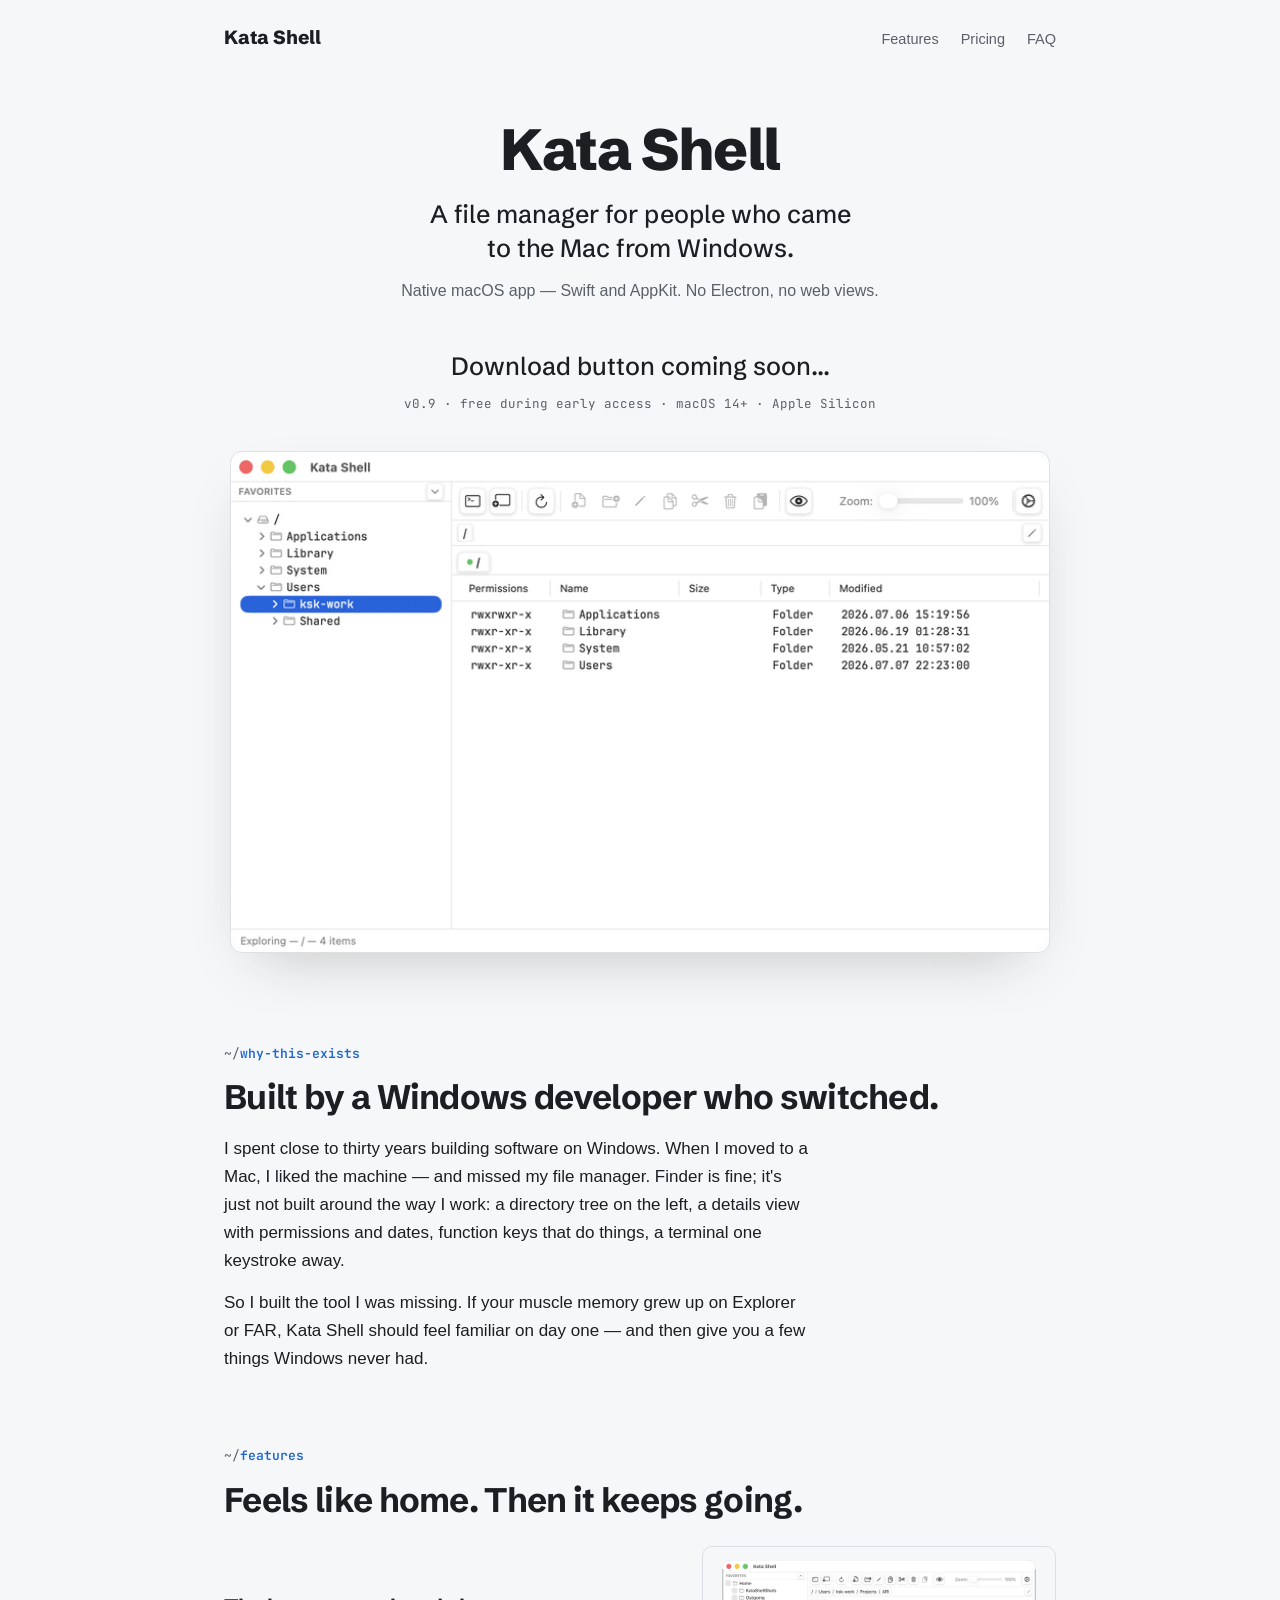
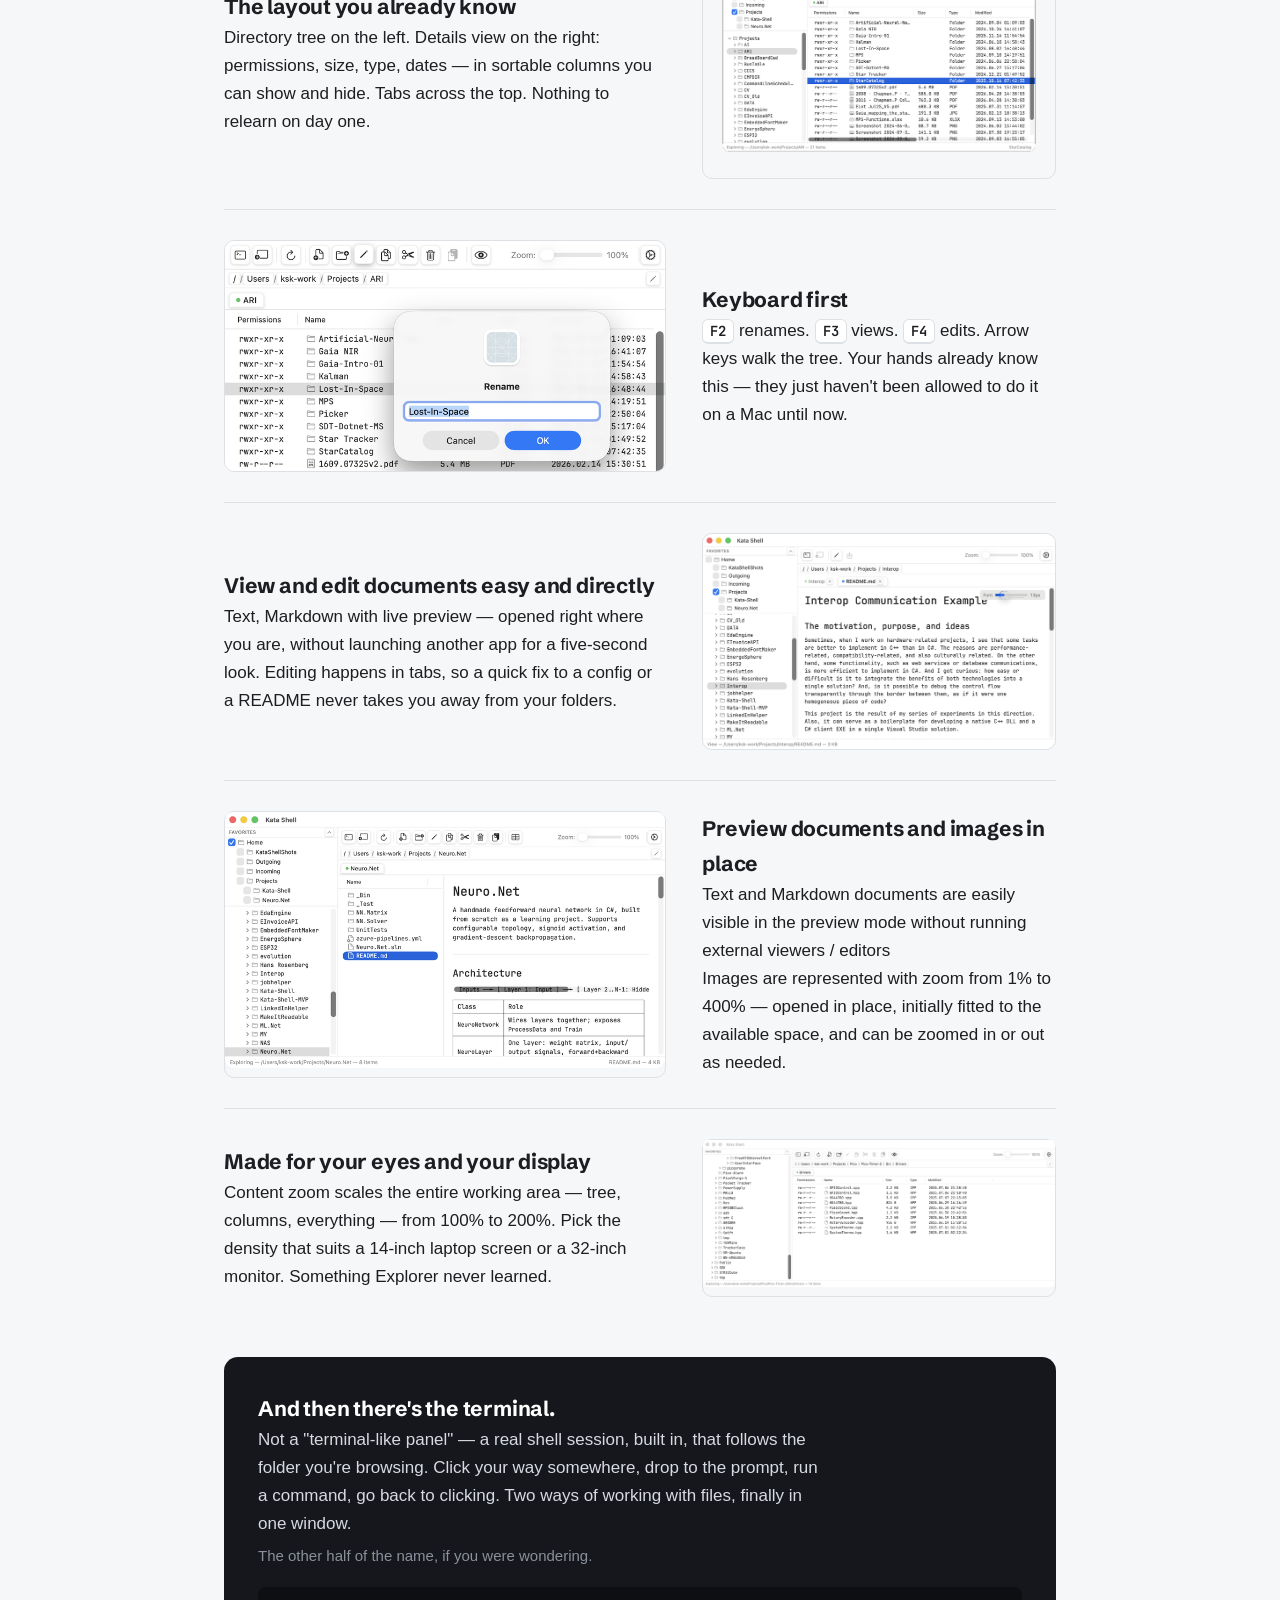
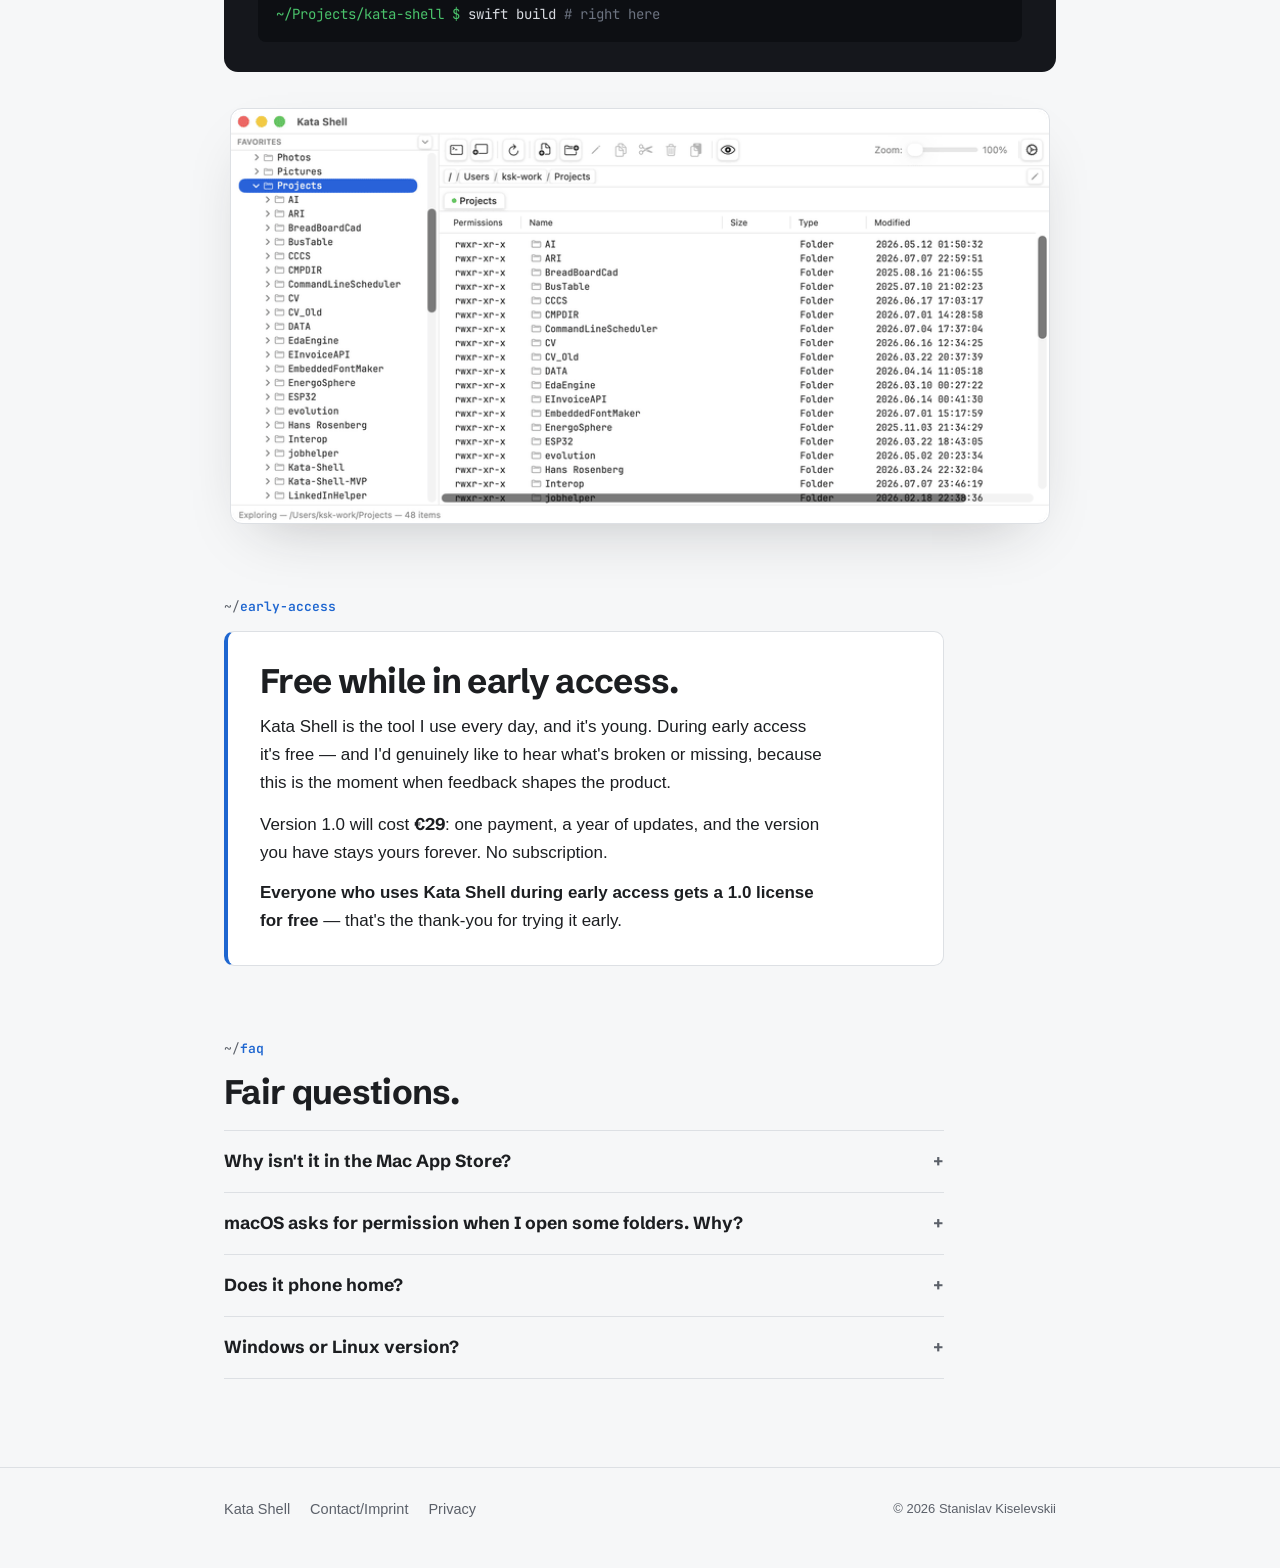
==== index.html @ ae798e06 "Generalized css" ====
<!DOCTYPE html>
<html lang="en">

<head>
  <meta charset="UTF-8">
  <meta name="viewport" content="width=device-width, initial-scale=1.0">
  <title>Kata Shell — a native macOS file manager for people who came from Windows</title>
  <meta name="description"
    content="A native macOS file manager built for Windows switchers: directory tree, details view, function keys, built-in terminal. Swift and AppKit — no Electron.">
  <!-- TODO before publish: set real og:url / canonical once the domain is decided -->
  <meta property="og:title" content="Kata Shell — file manager for people who came to the Mac from Windows">
  <meta property="og:description"
    content="Directory tree, details view, F2/F3/F4, a real built-in terminal. Native Swift + AppKit, no web views.">
  <meta property="og:type" content="website">
  <link rel="icon" href="/favicon.svg" type="image/svg+xml">
  <link rel="preconnect" href="https://fonts.googleapis.com">
  <link rel="preconnect" href="https://fonts.gstatic.com" crossorigin>
  <link
    href="https://fonts.googleapis.com/css2?family=Schibsted+Grotesk:wght@500;700;800&family=JetBrains+Mono:wght@400;600&display=swap"
    rel="stylesheet">
  <link rel="stylesheet" href="/assets/site.css">
</head>

<body>

  <header class="topbar">
    <div class="wrap">
      <a class="brand" href="/">Kata Shell</a>
      <nav class="topnav">
        <a href="#features">Features</a>
        <a href="#early-access">Pricing</a>
        <a href="#faq">FAQ</a>
        <!-- <a href="/docs/">Docs</a> -->
      </nav>
    </div>
  </header>

  <main>
    <!-- ================= HERO ================= -->
    <div class="hero">
      <div class="wrap">
        <h1>Kata Shell</h1>
        <p class="tagline">A file manager for people who came to&nbsp;the&nbsp;Mac from Windows.</p>
        <p class="subline">Native macOS app — Swift and AppKit. No Electron, no web views.</p>

        <div class="cta">
          <!-- TODO: point to the real DMG (GitHub Releases URL) -->
          <!-- <a class="btn" href="#download">Download for macOS</a> -->
          <p class="tagline">Download button coming soon...</p>
          <span class="meta-line">
            <!-- TODO: real version + minimum macOS -->
            v0.9 · free during early access · macOS 14+ · Apple Silicon
            <!-- · <a href="/changelog/">changelog</a> -->
          </span>
        </div>

        <figure class="window">
          <!-- <div class="window-titlebar" aria-hidden="true">
          <span class="dot r"></span><span class="dot y"></span><span class="dot g"></span>
          <span class="window-title">Kata Shell</span>
        </div> -->
          <!-- Explore Demo-->
          <img src="fig-explore.gif"
            alt="Kata Shell: a directory tree on the left, a details view with permissions and dates on the right, a toolbar above"
            width="1600" height="874">
        </figure>
      </div>
    </div>

    <!-- ================= WHY ================= -->
    <section id="why">
      <div class="wrap prose">
        <p class="eyebrow">why-this-exists</p>
        <h2>Built by a Windows developer who switched.</h2>
        <p>I spent close to thirty years building software on Windows. When I moved to a Mac, I liked the machine — and
          missed my file manager. Finder is fine; it's just not built around the way I work: a directory tree on the
          left, a details view with permissions and dates, function keys that do things, a terminal one keystroke away.
        </p>
        <p>So I built the tool I was missing. If your muscle memory grew up on Explorer or FAR, Kata Shell should feel
          familiar on day one — and then give you a few things Windows never had.</p>
      </div>
    </section>

    <!-- ================= FEATURES ================= -->
    <section id="features" class="features">
      <div class="wrap">
        <p class="eyebrow">features</p>
        <h2>Feels like home. Then it keeps going.</h2>

        <div class="feature">
          <div>
            <h3>The layout you already know</h3>
            <p>Directory tree on the left. Details view on the right: permissions, size, type, dates — in sortable
              columns you can show and hide. Tabs across the top. Nothing to relearn on day one.</p>
          </div>
          <div class="shotwrap"><img class="shot-img" src="fig-tree-details.gif"
              alt="Kata Shell: a directory tree on the left, a details view with permissions and dates on the right, a toolbar above">
          </div>
        </div>

        <div class="feature">
          <div>
            <h3>Keyboard first</h3>
            <p><kbd>F2</kbd> renames. <kbd>F3</kbd> views. <kbd>F4</kbd> edits. Arrow keys walk the tree. Your hands
              already know this — they just haven't been allowed to do it on a Mac until now.</p>
          </div>
          <div class="shotwrap"><img class="shot-img" src="fig-rename.gif" alt="Kata Shell: renaming a file in place">
          </div>
        </div>

        <div class="feature">
          <div>
            <h3>View and edit documents easy and directly</h3>
            <p>Text, Markdown with live preview — opened right where you are, without launching another app for a
              five-second look. Editing happens in tabs, so a quick fix to a config or a README never takes you away
              from your folders.</p>
          </div>
          <div class="shotwrap"><img class="shot-img" src="fig-edit.gif" alt="Kata Shell: editing a file in place">
          </div>
        </div>

        <div class="feature">
          <div>
            <h3>Preview documents and images in place</h3>
            <p>Text and Markdown documents are easily visible in the preview mode without running external viewers /
              editors</p>
            <p>Images are represented with zoom from 1% to 400% — opened in place, initially fitted to the available
              space, and can be zoomed in or out as needed.</p>
          </div>
          <div class="shotwrap">
            <div class="shot-img"><img src="fig-view.gif" alt="Kata Shell: viewing documents and images in place"></div>
          </div>
        </div>

        <div class="feature">
          <div>
            <h3>Made for your eyes and your display</h3>
            <p>Content zoom scales the entire working area — tree, columns, everything — from 100% to 200%. Pick the
              density that suits a 14-inch laptop screen or a 32-inch monitor. Something Explorer never learned.</p>
          </div>
          <div class="shotwrap">
            <div class="shot-img"><img src="fig-zoom.gif" alt="Kata Shell: content zoom"></div>
          </div>
        </div>

        <div class="feature feature-terminal">
          <div>
            <h3>And then there's the terminal.</h3>
            <p>Not a "terminal-like panel" — a real shell session, built in, that follows the folder you're browsing.
              Click your way somewhere, drop to the prompt, run a command, go back to clicking. Two ways of working with
              files, finally in one window.</p>
            <p class="note">The other half of the name, if you were wondering.</p>

            <!-- prettier-ignore -->
            <div class="termline"><span class="prompt">~/Projects/kata-shell $</span> swift build <span class="dim"># right here</span></div>
          </div>
        </div>

        <figure class="window">
          <!-- <div class="window-titlebar" aria-hidden="true">
          <span class="dot r"></span><span class="dot y"></span><span class="dot g"></span>
          <span class="window-title">Kata Shell</span>
        </div> -->
          <!-- Explore Demo-->
          <img src="fig-terminal.gif"
            alt="Kata Shell: a terminal session in a tab, with the prompt showing the current folder" width="1600"
            height="874">
        </figure>

        <!-- <div class="feature">
        <div>
          <h3>Honestly native</h3>
          <p>Swift 6, AppKit, SwiftUI. No Chromium hiding inside, no 400 MB of RAM to show a folder. It launches fast, respects dark mode, and behaves like a Mac app — because it is one.</p>
          <p class="note">Signed and notarized by Apple. No analytics, no telemetry.</p>
        </div>
        <div class="shotwrap"><div class="shot">[ screenshot: dark mode ]</div></div>
      </div> -->

      </div>
    </section>

    <!-- ================= EARLY ACCESS ================= -->
    <section id="early-access">
      <div class="wrap">
        <p class="eyebrow">early-access</p>
        <div class="ea-box">
          <h2>Free while in early access.</h2>
          <p>Kata Shell is the tool I use every day, and it's young. During early access it's free — and I'd genuinely
            like to hear what's broken or missing, because this is the moment when feedback shapes the product.</p>
          <p>Version 1.0 will cost <span class="price">€29</span>: one payment, a year of updates, and the version you
            have stays yours forever. No subscription.</p>
          <p><strong>Everyone who uses Kata Shell during early access gets a 1.0 license for free</strong> — that's the
            thank-you for trying it early.</p>
        </div>
      </div>
    </section>

    <!-- ================= FAQ ================= -->
    <section id="faq" class="faq">
      <div class="wrap">
        <p class="eyebrow">faq</p>
        <h2>Fair questions.</h2>

        <details>
          <summary>Why isn't it in the Mac App Store?</summary>
          <p>The App Store requires sandboxing, which would cripple exactly what makes a file manager useful: browsing
            your whole disk and running a real shell. Kata Shell is signed and notarized by Apple instead — macOS
            verifies it hasn't been tampered with, without the sandbox restrictions.</p>
        </details>

        <details>
          <summary>macOS asks for permission when I open some folders. Why?</summary>
          <p>That's macOS protecting Desktop, Documents and similar locations — it does this for every app. Kata Shell
            can walk you through granting Full Disk Access once, or you can allow folders one by one. Your call.</p>
        </details>

        <details>
          <summary>Does it phone home?</summary>
          <p>No analytics, no telemetry. The only network request the app makes is checking for updates — and you can
            turn that off.</p>
        </details>

        <details>
          <summary>Windows or Linux version?</summary>
          <p>No. Kata Shell is built directly on macOS frameworks — that's what makes it fast and native, and it's a
            deliberate trade-off.</p>
        </details>

        <!-- <details>
        <summary>Why "Kata"?</summary>
        <p>Years ago I met a yellow cat. She was cheerful and kind. She loved
        being alive: the outdoors, where she spent her best days, and her home,
        where she was with the ones she loved. She had a way of understanding
        others, she took care of her own, and she carried a quiet dignity of
        her own. For that bright, beautiful character her humans named her
        კატა — <em>Kata</em>, the Georgian word for cat.</p>
        <p>I wanted her name and her cheerful spirit with me every day, so I
        put it on the things I build.</p>
        <p>So no — not the karate kata, and not the code kata. A cat.</p>
      </details> -->
      </div>
    </section>
  </main>

  <footer>
    <div class="wrap">
      <nav>
        <a href="/">Kata Shell</a>
        <!-- <a href="/docs/">Docs</a> -->
        <!-- <a href="/changelog/">Changelog</a> -->
        <!-- <a href="mailto:hello@katashell.app">Contact</a> -->
        <a href="/imprint/">Contact/Imprint</a>
        <a href="/privacy/">Privacy</a>
      </nav>
      <!-- <p class="colophon">Kata Shell is a კატა product</p> -->
      <p class="colophon">© 2026 Stanislav Kiselevskii</p>
    </div>
  </footer>

</body>

</html>
---- assets/site.css ----
:root {
        --paper: #f6f7f8;
        --panel: #ffffff;
        --ink: #1c1e21;
        --muted: #5b6069;
        --line: #dde0e4;
        --accent: #1e66d0;
        --accent-dark: #17509f;
        --term-bg: #15171c;
        --term-ink: #d7dae0;
        --term-green: #4ac26b;
        --radius: 10px;
        --display: "Schibsted Grotesk", -apple-system, sans-serif;
        /* Body is deliberately the system stack: a native app's page, set in the native font. */
        --body: -apple-system, BlinkMacSystemFont, "Segoe UI", Roboto, "Helvetica Neue", sans-serif;
        --mono: "JetBrains Mono", ui-monospace, "SF Mono", SFMono-Regular, Menlo, monospace;
    }

    * {
        margin: 0;
        padding: 0;
        box-sizing: border-box;
    }

    html {
        scroll-behavior: smooth;
    }

    @media (prefers-reduced-motion: reduce) {
        html {
            scroll-behavior: auto;
        }

        * {
            animation: none !important;
            transition: none !important;
        }
    }

    body {
        font-family: var(--body);
        background: var(--paper);
        color: var(--ink);
        line-height: 1.65;
        font-size: 17px;
        -webkit-font-smoothing: antialiased;
    }

    a {
        color: var(--accent);
        text-decoration: none;
    }

    a:hover {
        text-decoration: underline;
    }

    a:focus-visible,
    button:focus-visible {
        outline: 2px solid var(--accent);
        outline-offset: 3px;
        border-radius: 4px;
    }

    .wrap {
        max-width: 880px;
        margin: 0 auto;
        padding: 0 24px;
    }

    /* ---------- top nav ---------- */
    .topbar {
        padding: 22px 0;
    }

    .topbar .wrap {
        display: flex;
        align-items: baseline;
        justify-content: space-between;
        gap: 16px;
    }

    .brand {
        font-family: var(--display);
        font-weight: 800;
        font-size: 19px;
        color: var(--ink);
        letter-spacing: -0.01em;
    }

    .brand:hover {
        text-decoration: none;
    }

    .topnav {
        display: flex;
        gap: 22px;
        font-size: 14.5px;
    }

    .topnav a {
        color: var(--muted);
    }

    .topnav a:hover {
        color: var(--ink);
        text-decoration: none;
    }

    /* ---------- hero ---------- */
    .hero {
        padding: 44px 0 26px;
        text-align: center;
    }

    .hero h1 {
        font-family: var(--display);
        font-weight: 800;
        font-size: clamp(38px, 6vw, 58px);
        letter-spacing: -0.025em;
        line-height: 1.05;
    }

    .hero .tagline {
        margin: 18px auto 0;
        max-width: 34ch;
        font-family: var(--display);
        font-weight: 500;
        font-size: clamp(20px, 2.6vw, 25px);
        line-height: 1.35;
        color: var(--ink);
    }

    .hero .subline {
        margin-top: 12px;
        color: var(--muted);
        font-size: 16px;
    }

    .cta {
        margin-top: 28px;
        display: flex;
        flex-direction: column;
        align-items: center;
        gap: 10px;
    }

    .btn {
        display: inline-block;
        font-family: var(--display);
        font-weight: 700;
        font-size: 17px;
        color: #fff;
        background: var(--accent);
        padding: 14px 30px;
        border-radius: var(--radius);
        border: none;
        cursor: pointer;
    }

    .btn:hover {
        background: var(--accent-dark);
        text-decoration: none;
    }

    .meta-line {
        font-family: var(--mono);
        font-size: 12.5px;
        color: var(--muted);
    }

    .meta-line a {
        color: var(--muted);
        text-decoration: underline;
    }

    /* ---------- app window frame ---------- */
    .window {
        margin: 36px auto 0;
        max-width: 820px;
        background: var(--panel);
        border: 1px solid var(--line);
        border-radius: 12px;
        box-shadow: 0 24px 60px -28px rgba(28, 30, 33, 0.28);
        overflow: hidden;
    }

    .window-titlebar {
        display: flex;
        align-items: center;
        gap: 8px;
        padding: 11px 14px;
        background: #ececee;
        border-bottom: 1px solid var(--line);
    }

    .dot {
        width: 12px;
        height: 12px;
        border-radius: 50%;
    }

    .dot.r {
        background: #ff5f57;
    }

    .dot.y {
        background: #febc2e;
    }

    .dot.g {
        background: #28c840;
    }

    .window-title {
        margin-left: 8px;
        font-size: 13px;
        color: var(--muted);
    }

    .window img {
        display: block;
        width: 100%;
        height: auto;
    }

    /* ---------- sections ---------- */
    section {
        padding: 64px 0 8px;
    }

    .eyebrow {
        font-family: var(--mono);
        font-size: 13px;
        font-weight: 600;
        color: var(--accent);
        margin-bottom: 14px;
    }

    .eyebrow::before {
        content: "~/";
        color: var(--muted);
        font-weight: 400;
    }

    h2 {
        font-family: var(--display);
        font-weight: 700;
        font-size: clamp(26px, 3.6vw, 34px);
        letter-spacing: -0.02em;
        line-height: 1.15;
        margin-bottom: 18px;
    }

    .prose p {
        max-width: 62ch;
    }

    .prose p+p {
        margin-top: 14px;
    }

    /* ---------- feature rows ---------- */
    .feature {
        display: grid;
        grid-template-columns: minmax(0, 1fr);
        gap: 18px;
        padding: 30px 0;
        border-top: 1px solid var(--line);
    }

    .features .feature:first-of-type {
        border-top: none;
        padding-top: 8px;
    }

    .feature h3 {
        font-family: var(--display);
        font-weight: 700;
        font-size: 21px;
        letter-spacing: -0.01em;
    }

    .feature p {
        color: var(--ink);
        max-width: 60ch;
    }

    .feature .note {
        color: var(--muted);
        font-size: 15px;
        margin-top: 6px;
    }

    .shot {
        border: 1px solid var(--line);
        border-radius: var(--radius);
        background: var(--panel);
        color: var(--muted);
        font-size: 14px;
        text-align: center;
        padding: 52px 16px;
    }

    /* Replace each .shot placeholder with a real screenshot:
     <img class="shot-img" src="feature-tree.png" alt="..."> */
    .shot-img {
        display: block;
        width: 100%;
        height: auto;
        border: 1px solid var(--line);
        border-radius: var(--radius);
    }

    .shotwrap img {
        max-width: 100%;
        height: auto;
    }

    kbd {
        font-family: var(--mono);
        font-size: 0.82em;
        font-weight: 600;
        background: #fff;
        border: 1px solid var(--line);
        border-bottom-width: 2.5px;
        border-radius: 6px;
        padding: 2px 7px;
        white-space: nowrap;
    }

    /* ---------- terminal climax ---------- */
    .feature.feature-terminal {
        display: block;
    }

    .feature-terminal {
        background: var(--term-bg);
        color: var(--term-ink);
        border-radius: 14px;
        border: none;
        padding: 34px 34px 30px;
        margin-top: 30px;
    }

    .feature-terminal h3 {
        color: #fff;
    }

    .feature-terminal p {
        color: var(--term-ink);
    }

    .feature-terminal .note {
        color: #8b919c;
    }

    .termline {
        font-family: var(--mono);
        font-size: 14px;
        margin-top: 18px;
        padding: 16px 18px;
        background: #0d0f13;
        border-radius: 8px;
        overflow-x: auto;
        white-space: pre-wrap;
        word-break: normal;
        color: var(--term-ink);
        color-scheme: dark;
    }

    .termline .prompt {
        color: var(--term-green);
    }

    .termline .dim {
        color: #6c7380;
    }

    /* ---------- early access ---------- */
    .ea-box {
        background: var(--panel);
        border: 1px solid var(--line);
        border-left: 4px solid var(--accent);
        border-radius: var(--radius);
        padding: 30px 32px;
        max-width: 720px;
    }

    .ea-box h2 {
        margin-bottom: 12px;
    }

    .ea-box p {
        max-width: 60ch;
    }

    .ea-box p+p {
        margin-top: 12px;
    }

    .ea-box .price {
        font-family: var(--display);
        font-weight: 700;
    }

    /* ---------- FAQ ---------- */
    .faq details {
        border-top: 1px solid var(--line);
        padding: 16px 0;
        max-width: 720px;
    }

    .faq details:last-of-type {
        border-bottom: 1px solid var(--line);
    }

    .faq summary {
        font-family: var(--display);
        font-weight: 700;
        font-size: 17.5px;
        cursor: pointer;
        list-style: none;
        display: flex;
        justify-content: space-between;
        align-items: baseline;
        gap: 16px;
    }

    .faq summary::-webkit-details-marker {
        display: none;
    }

    .faq summary::after {
        content: "+";
        font-family: var(--mono);
        color: var(--muted);
    }

    .faq details[open] summary::after {
        content: "–";
    }

    .faq details p {
        margin-top: 10px;
        color: var(--ink);
        max-width: 62ch;
    }

    /* ---------- footer ---------- */
    footer {
        margin-top: 80px;
        border-top: 1px solid var(--line);
        padding: 30px 0 46px;
    }

    footer .wrap {
        display: flex;
        flex-wrap: wrap;
        justify-content: space-between;
        gap: 14px;
    }

    footer nav {
        display: flex;
        flex-wrap: wrap;
        gap: 20px;
        font-size: 14.5px;
    }

    footer nav a {
        color: var(--muted);
    }

    footer .colophon {
        font-size: 13px;
        color: var(--muted);
    }

    @media (min-width: 700px) {
        .feature {
            grid-template-columns: minmax(0, 5fr) minmax(0, 4fr);
            align-items: center;
            gap: 36px;
        }

        .feature:nth-of-type(even) .shotwrap {
            order: -1;
        }
    }
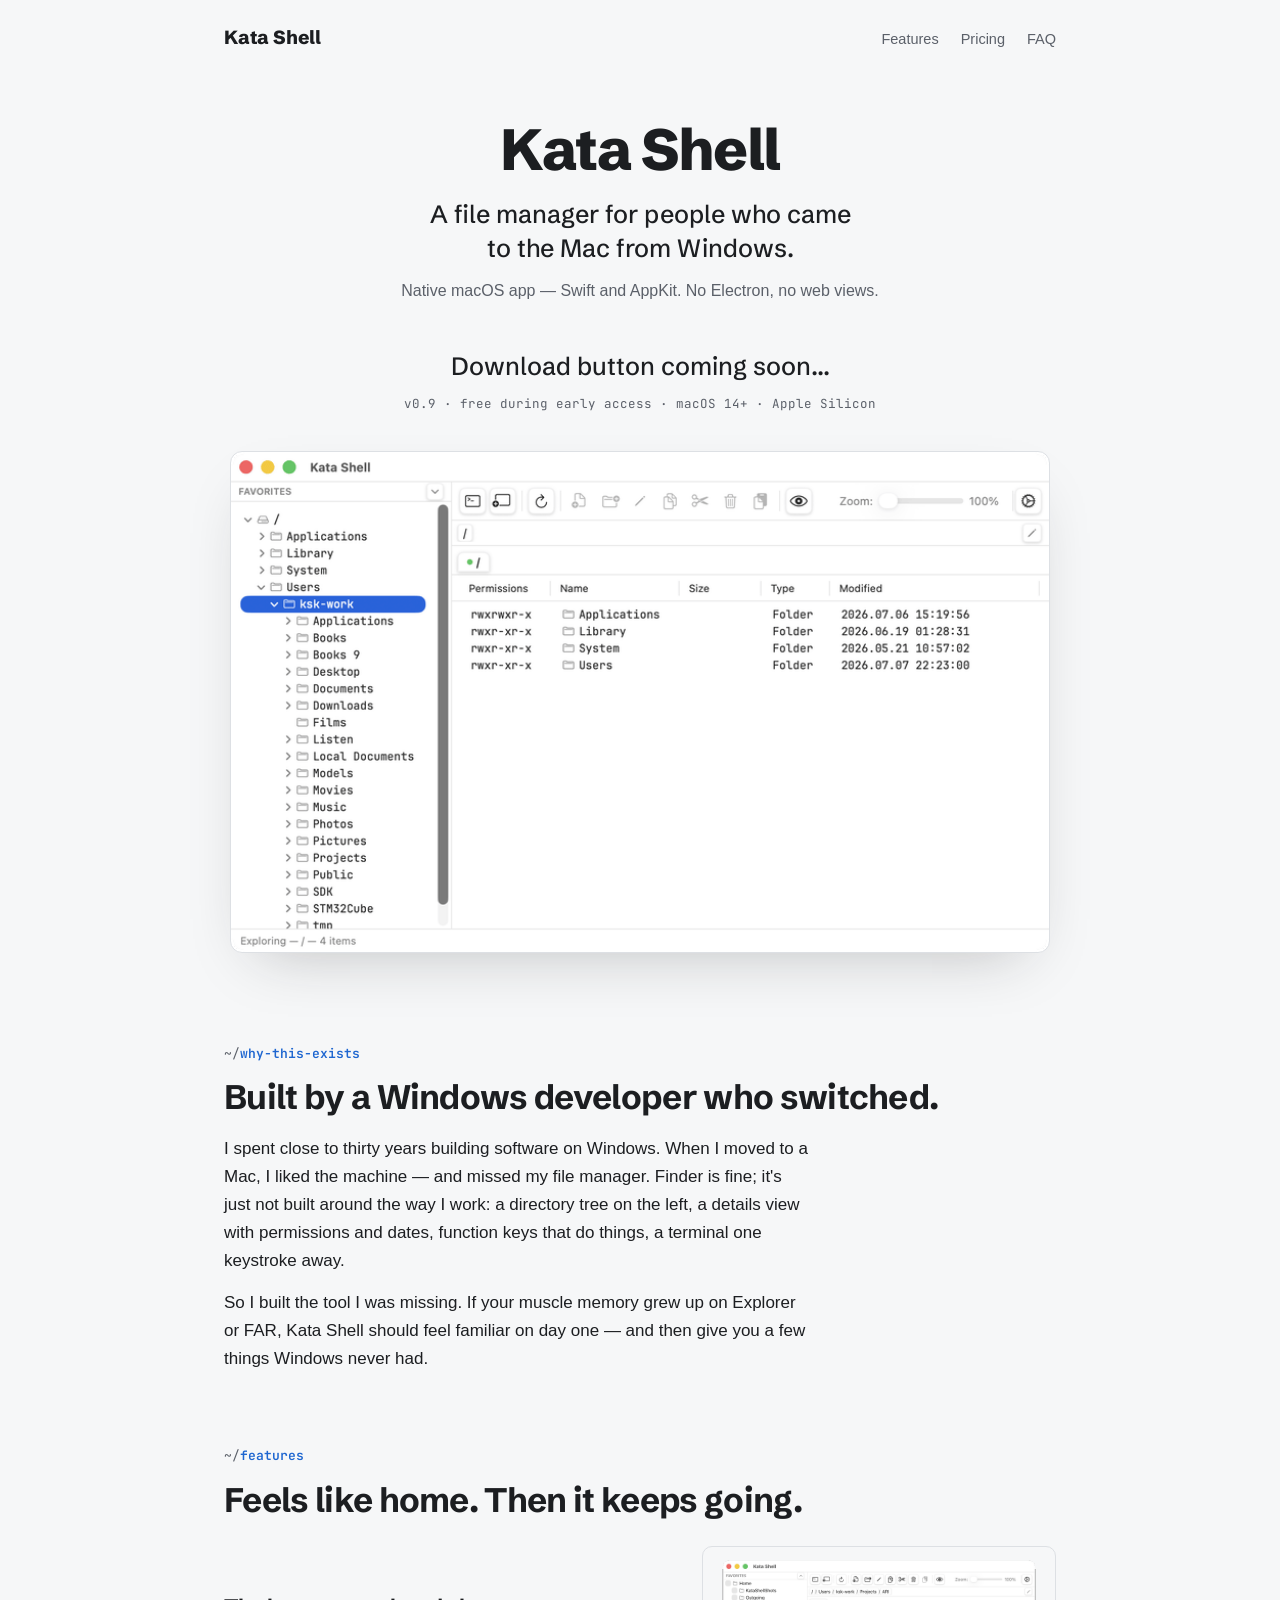
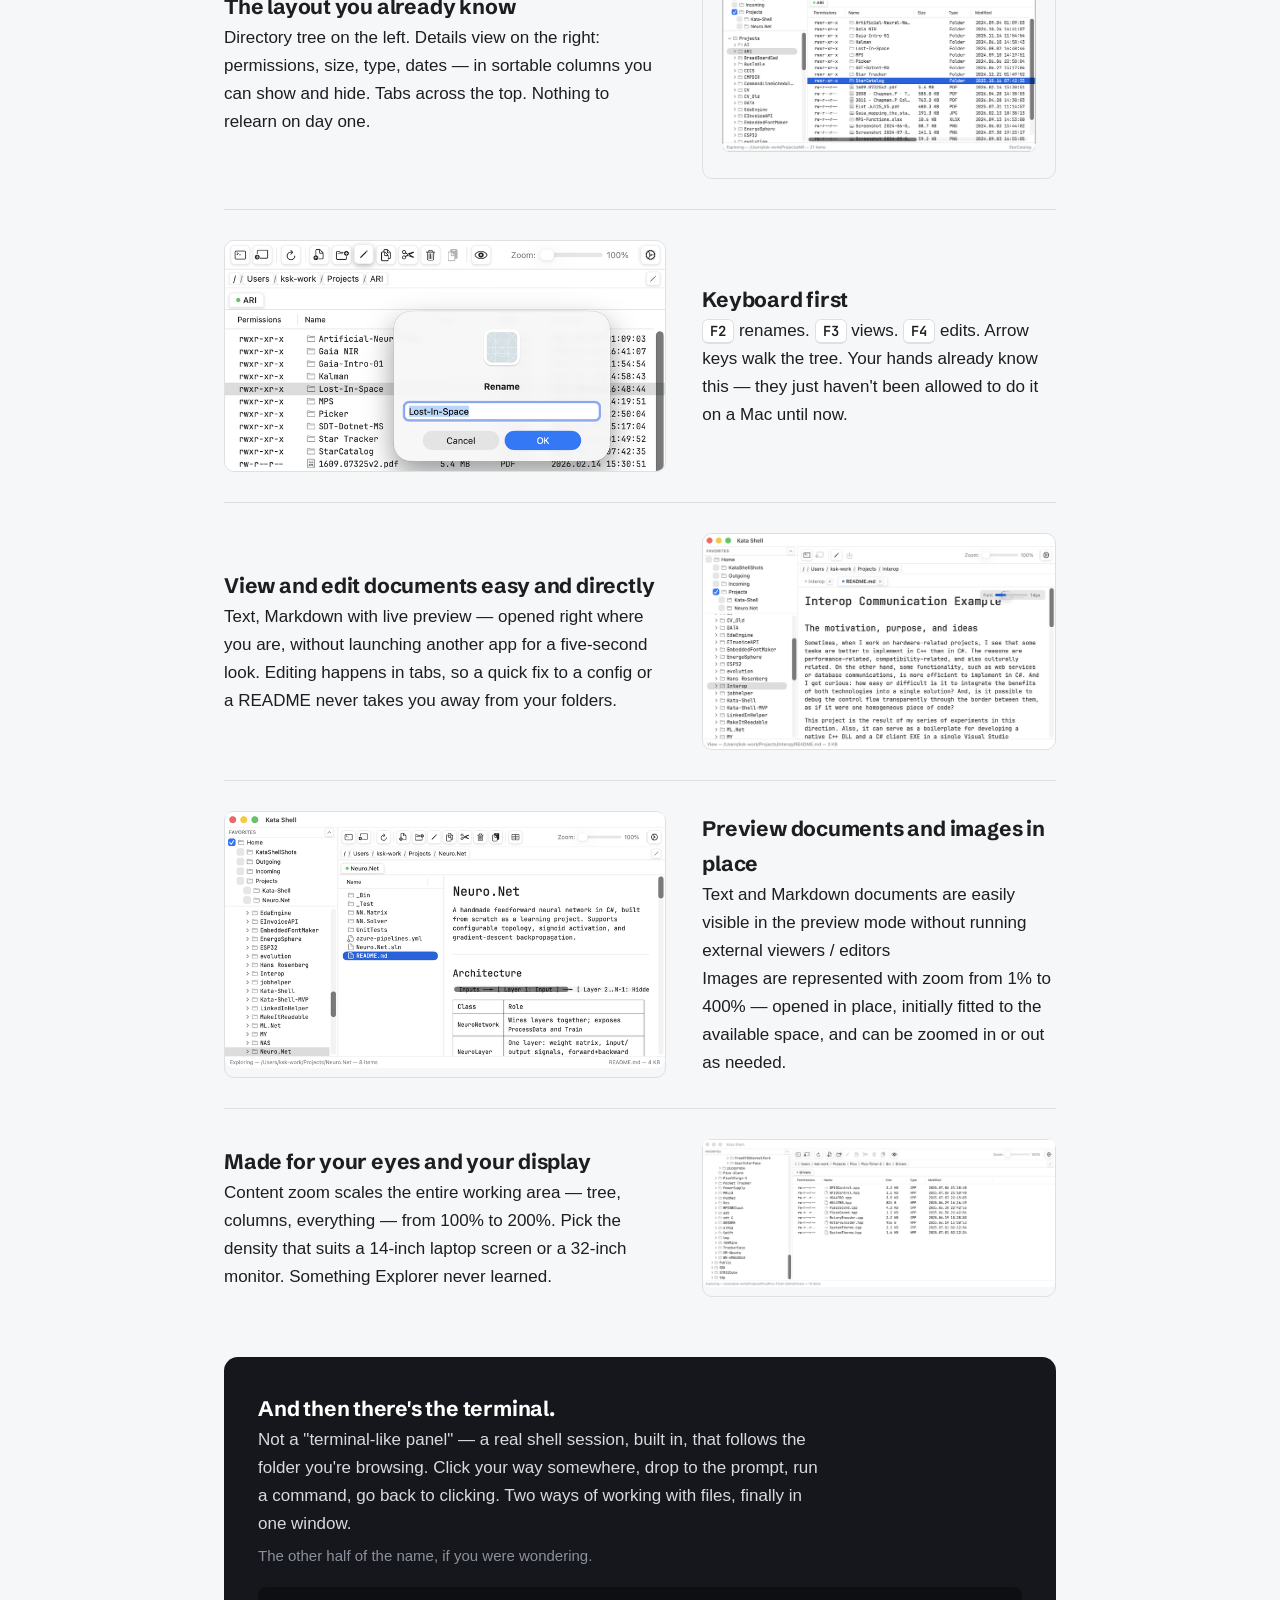
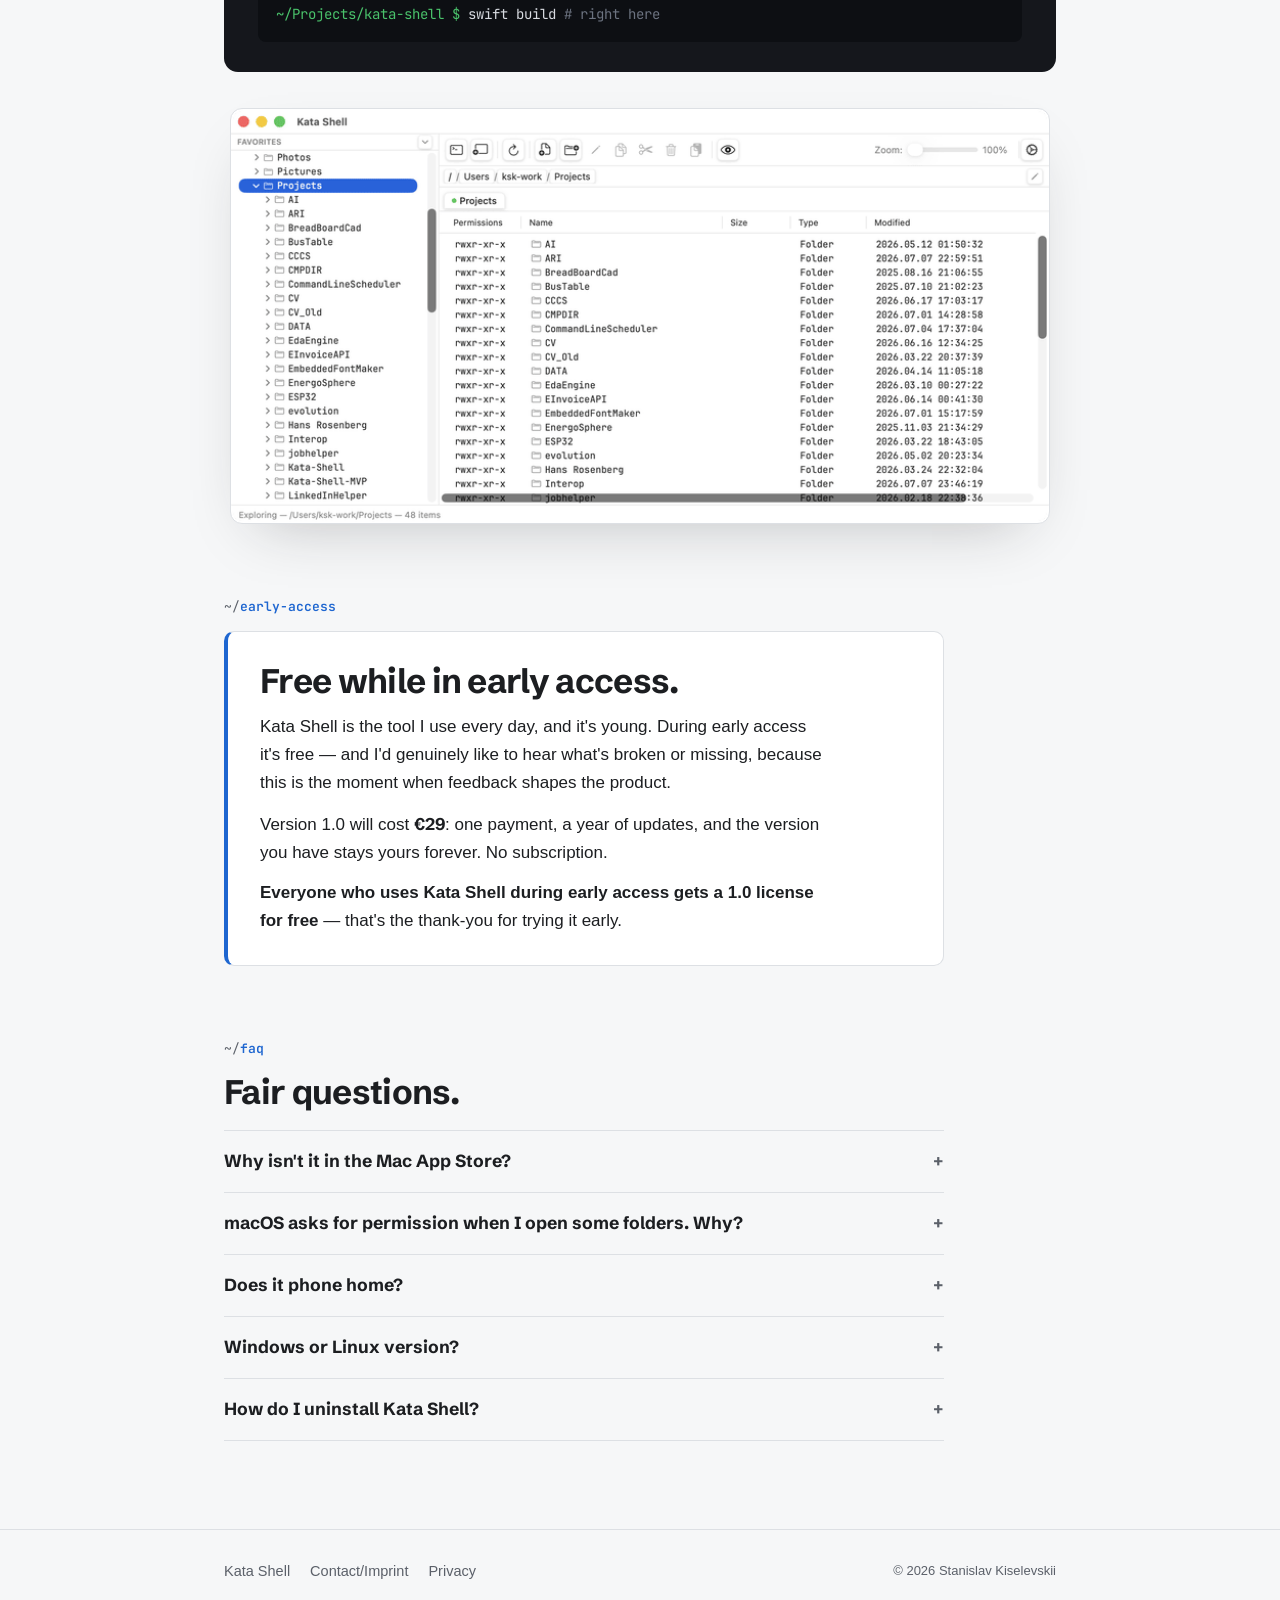
==== commit b3f2bed4: "FAQ: Uninstallation Instruction and tiny cosmetic things" ====
--- a/index.html
+++ b/index.html
@@ -226,6 +226,13 @@
             deliberate trade-off.</p>
         </details>
 
+        <details>
+          <summary>How do I uninstall Kata Shell?</summary>
+          <p>Drag it from your Applications folder to the Trash — that's the whole procedure. If you're coming from Windows: there is no uninstaller because there's nothing for it to do. Kata Shell arrives as a single self-contained app, doesn't run an installer, and doesn't scatter files across your system. The only things left behind are your own settings (so they survive if you reinstall later) and any folder-access permissions you granted. If you want those gone too, run these two commands in Terminal:</p>
+          <pre><code>defaults delete app.katashell.KataShell</code></pre>
+          <pre><code>tccutil reset All app.katashell.KataShell</code></pre>
+        </details>
+
         <!-- <details>
         <summary>Why "Kata"?</summary>
         <p>Years ago I met a yellow cat. She was cheerful and kind. She loved
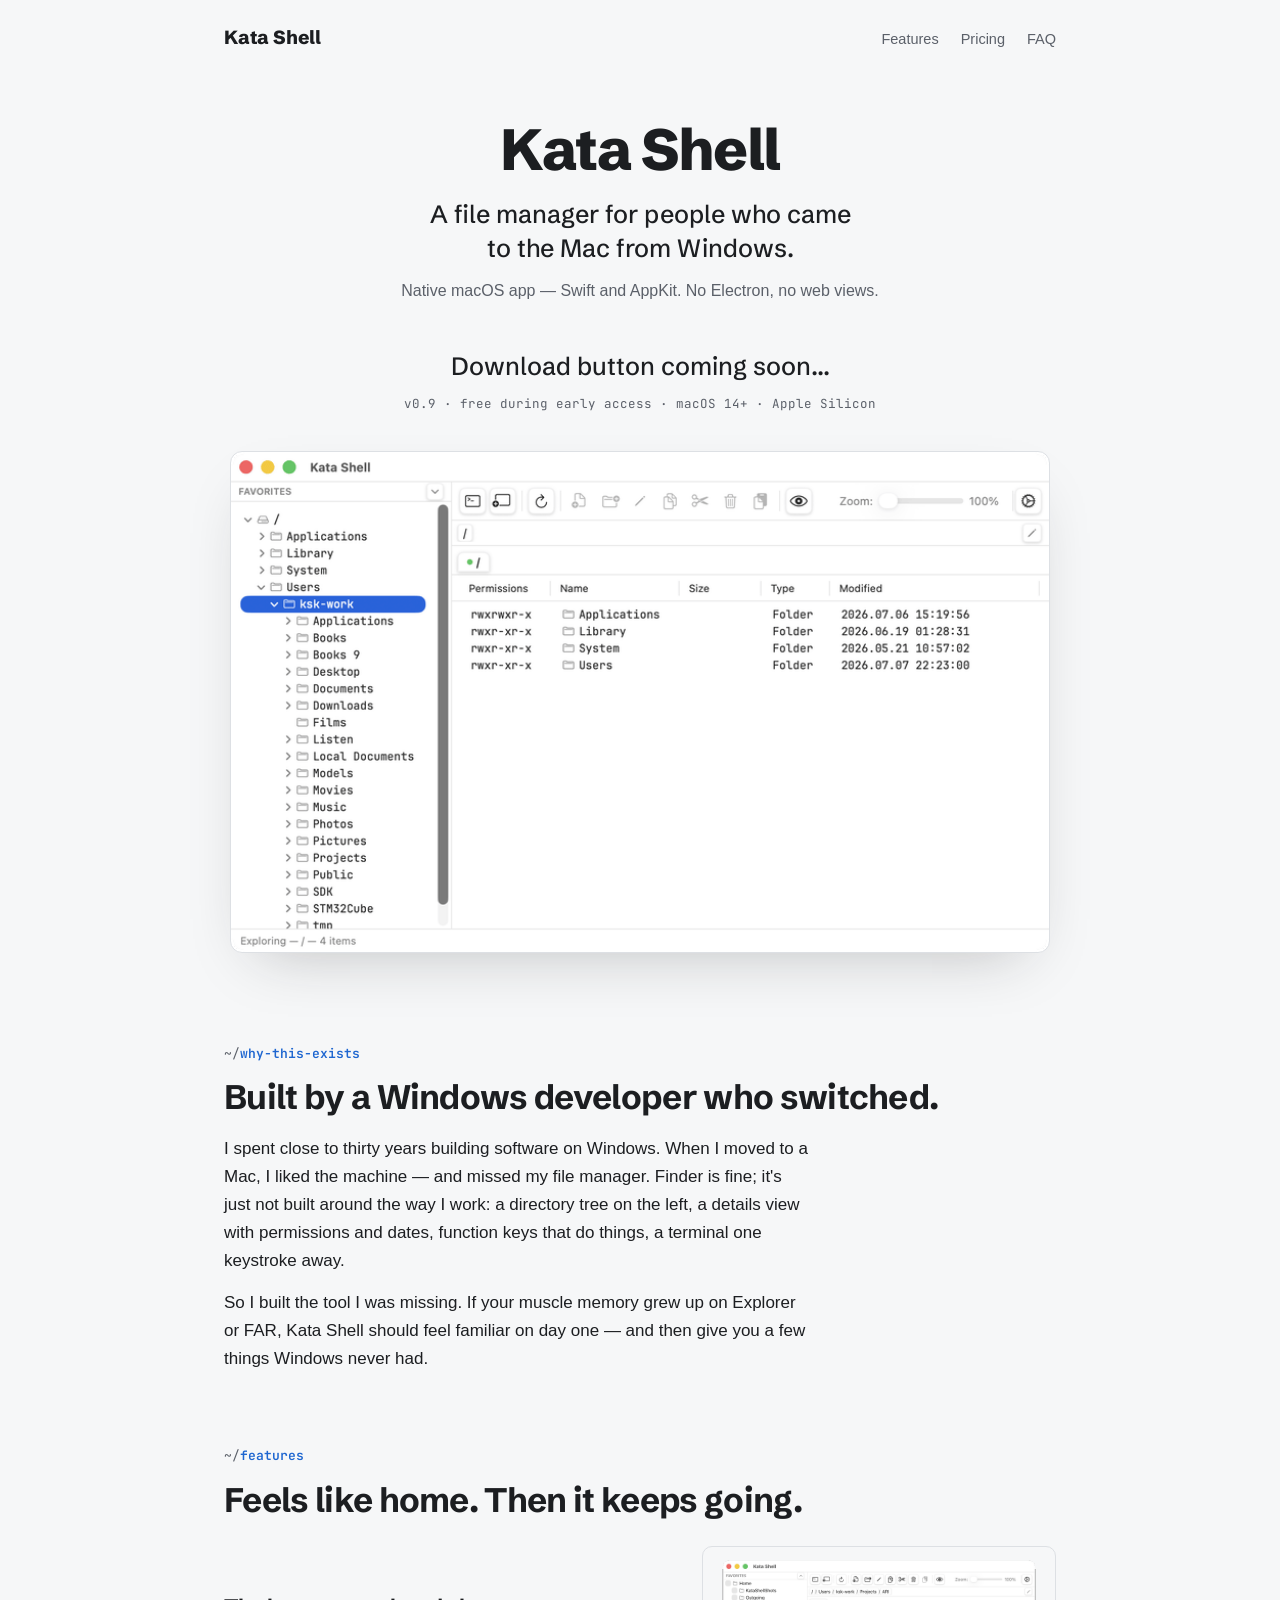
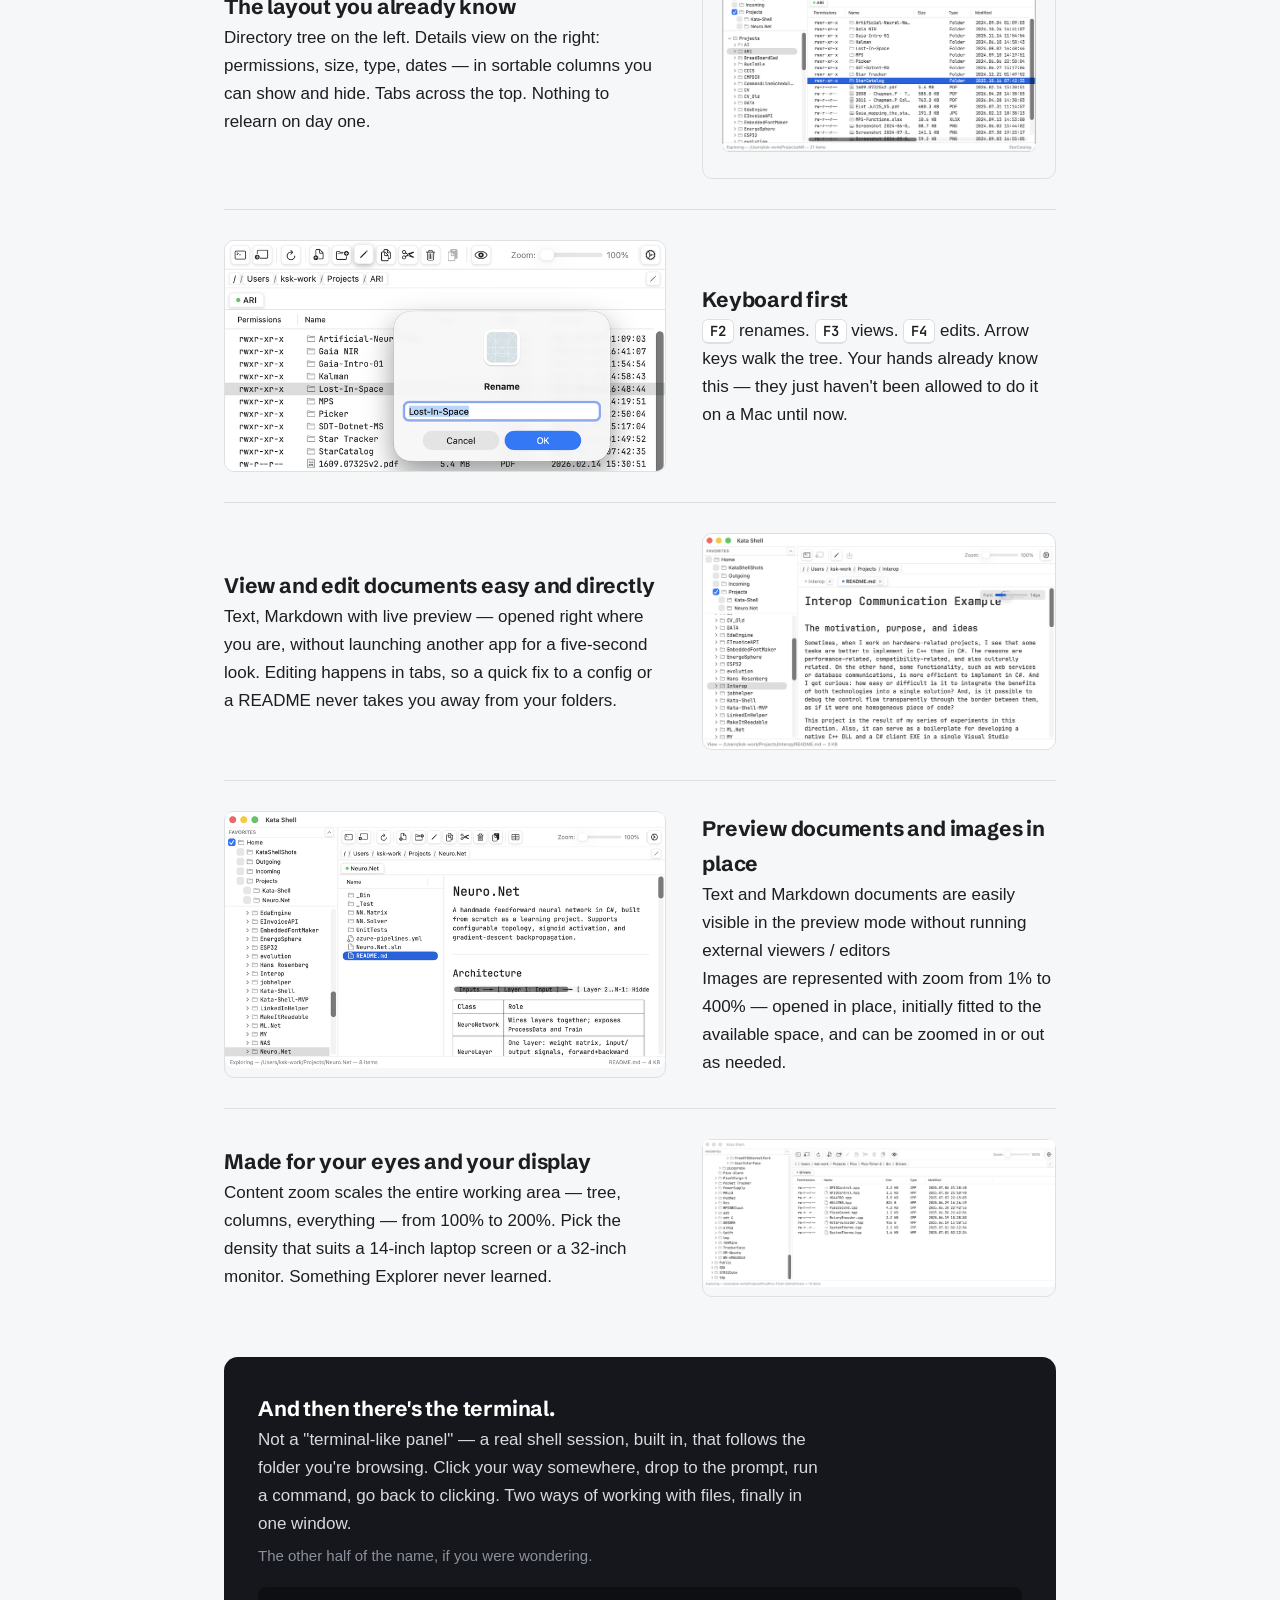
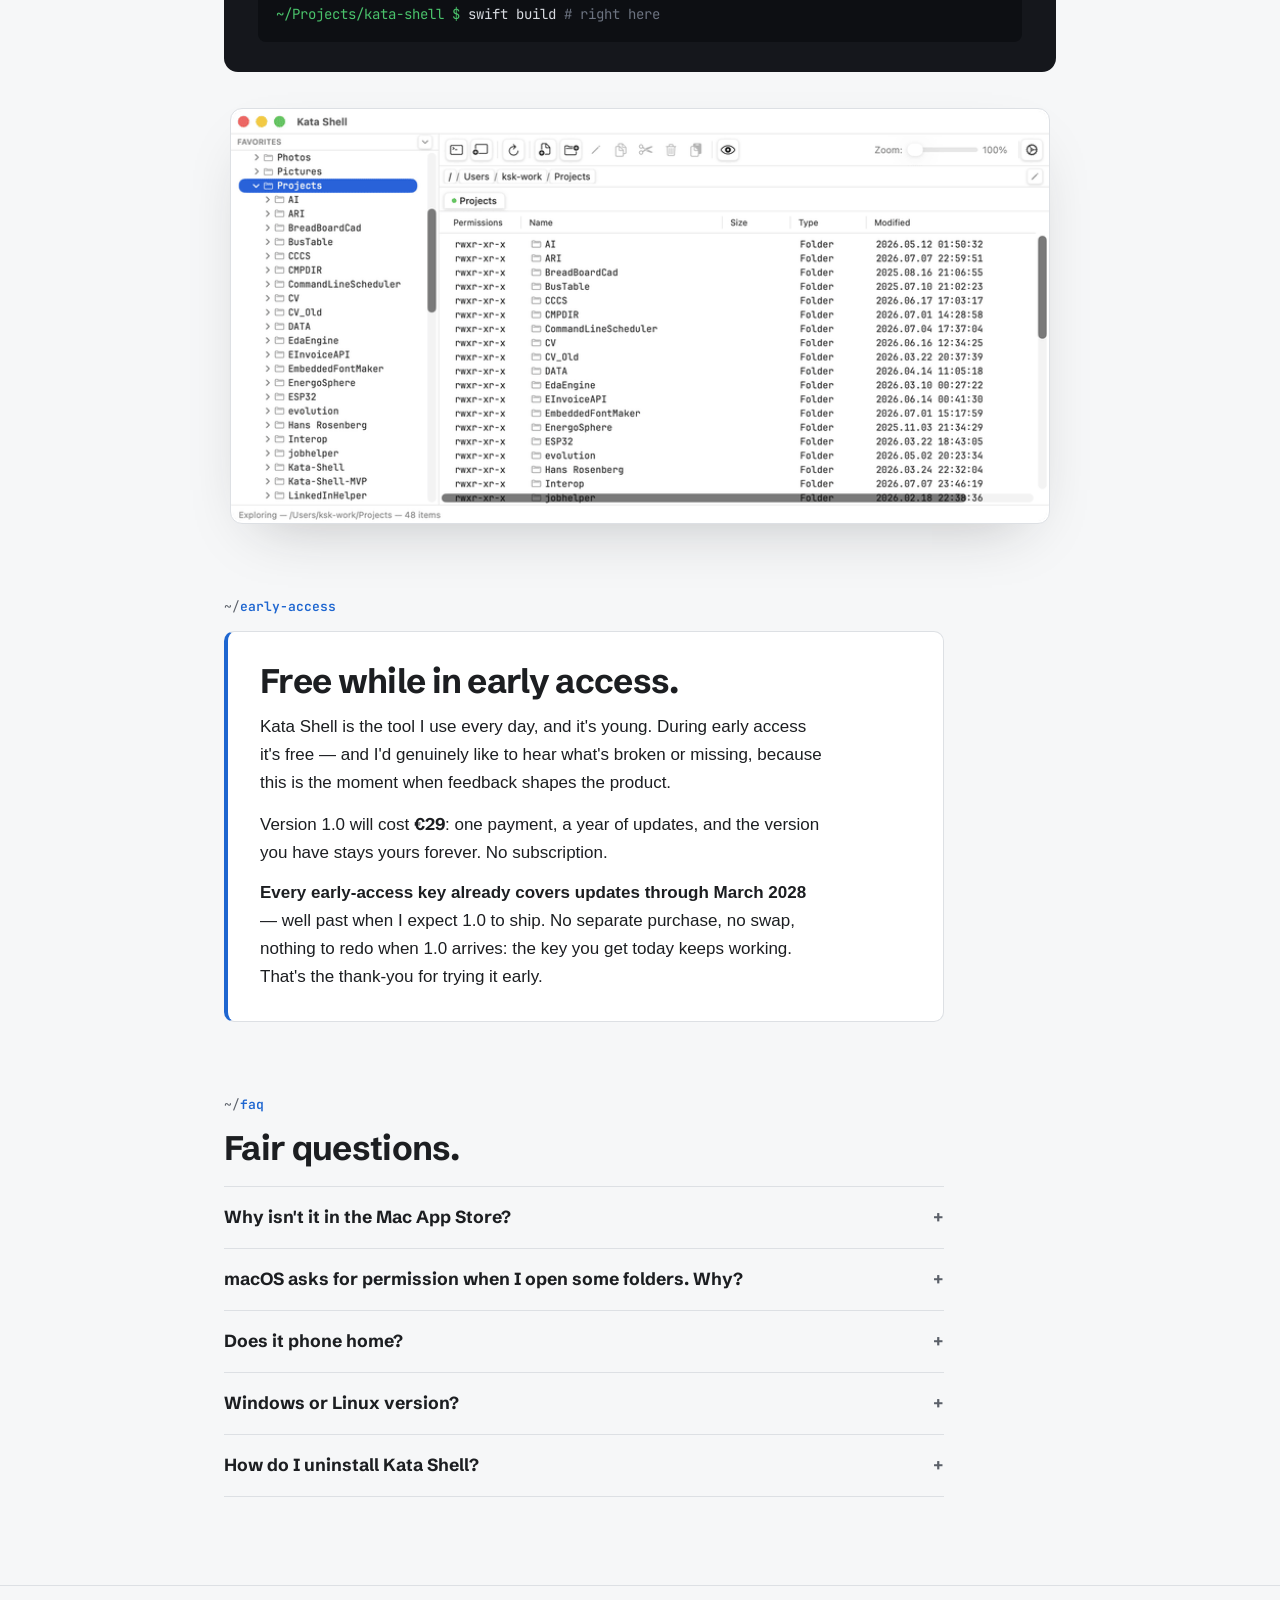
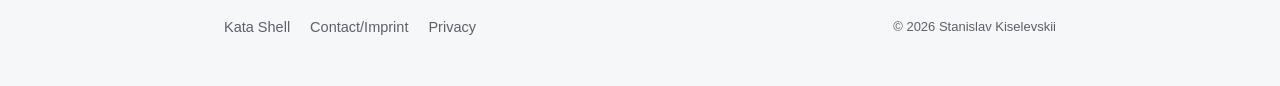
==== commit f52a5df2: "Early-access description update" ====
--- a/index.html
+++ b/index.html
@@ -185,12 +185,13 @@
         <p class="eyebrow">early-access</p>
         <div class="ea-box">
           <h2>Free while in early access.</h2>
-          <p>Kata Shell is the tool I use every day, and it's young. During early access it's free — and I'd genuinely
+          <p>Kata Shell is the tool I use every day, and it's young. During early access it's free — and I'd genuinely 
             like to hear what's broken or missing, because this is the moment when feedback shapes the product.</p>
           <p>Version 1.0 will cost <span class="price">€29</span>: one payment, a year of updates, and the version you
             have stays yours forever. No subscription.</p>
-          <p><strong>Everyone who uses Kata Shell during early access gets a 1.0 license for free</strong> — that's the
-            thank-you for trying it early.</p>
+          <p><strong>Every early-access key already covers updates through March 2028</strong> — well past when I expect 
+            1.0 to ship. No separate purchase, no swap, nothing to redo when 1.0 arrives: the key you get today keeps working. 
+            That's the thank-you for trying it early.</p>
         </div>
       </div>
     </section>
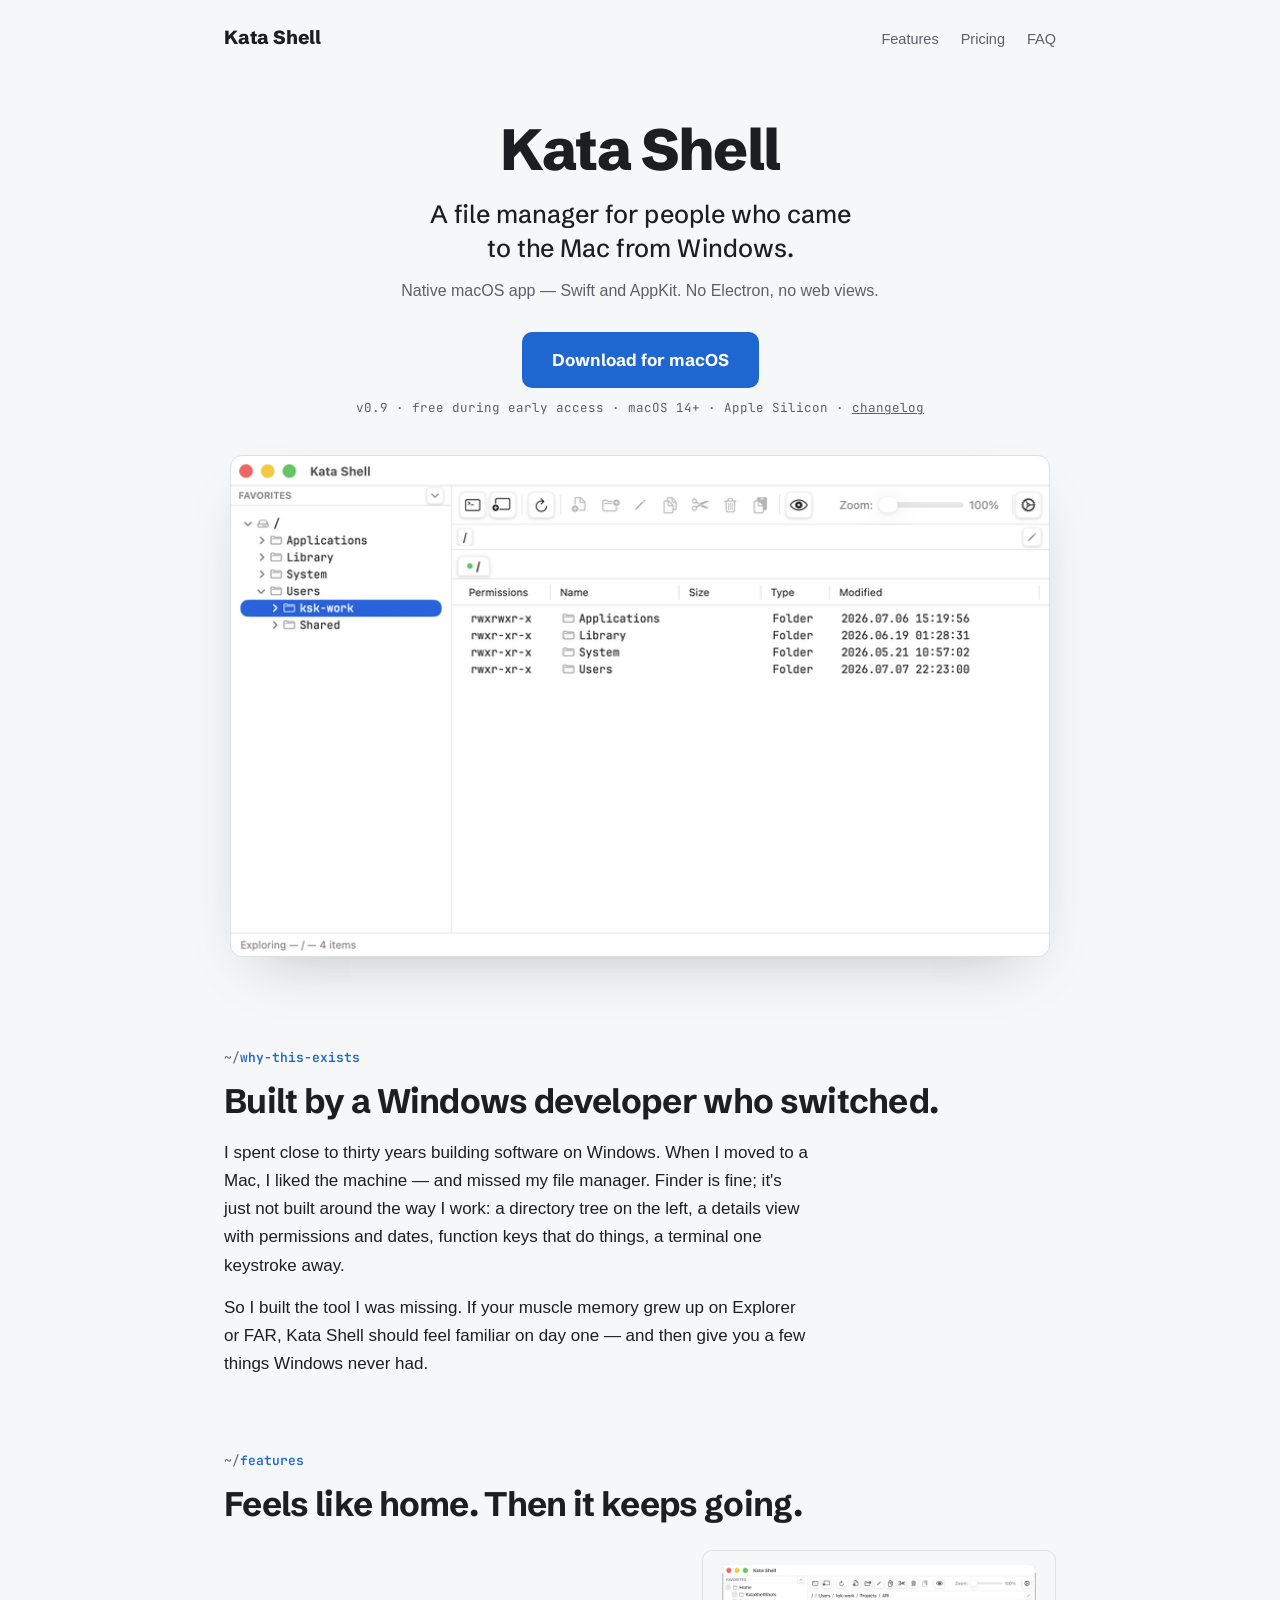
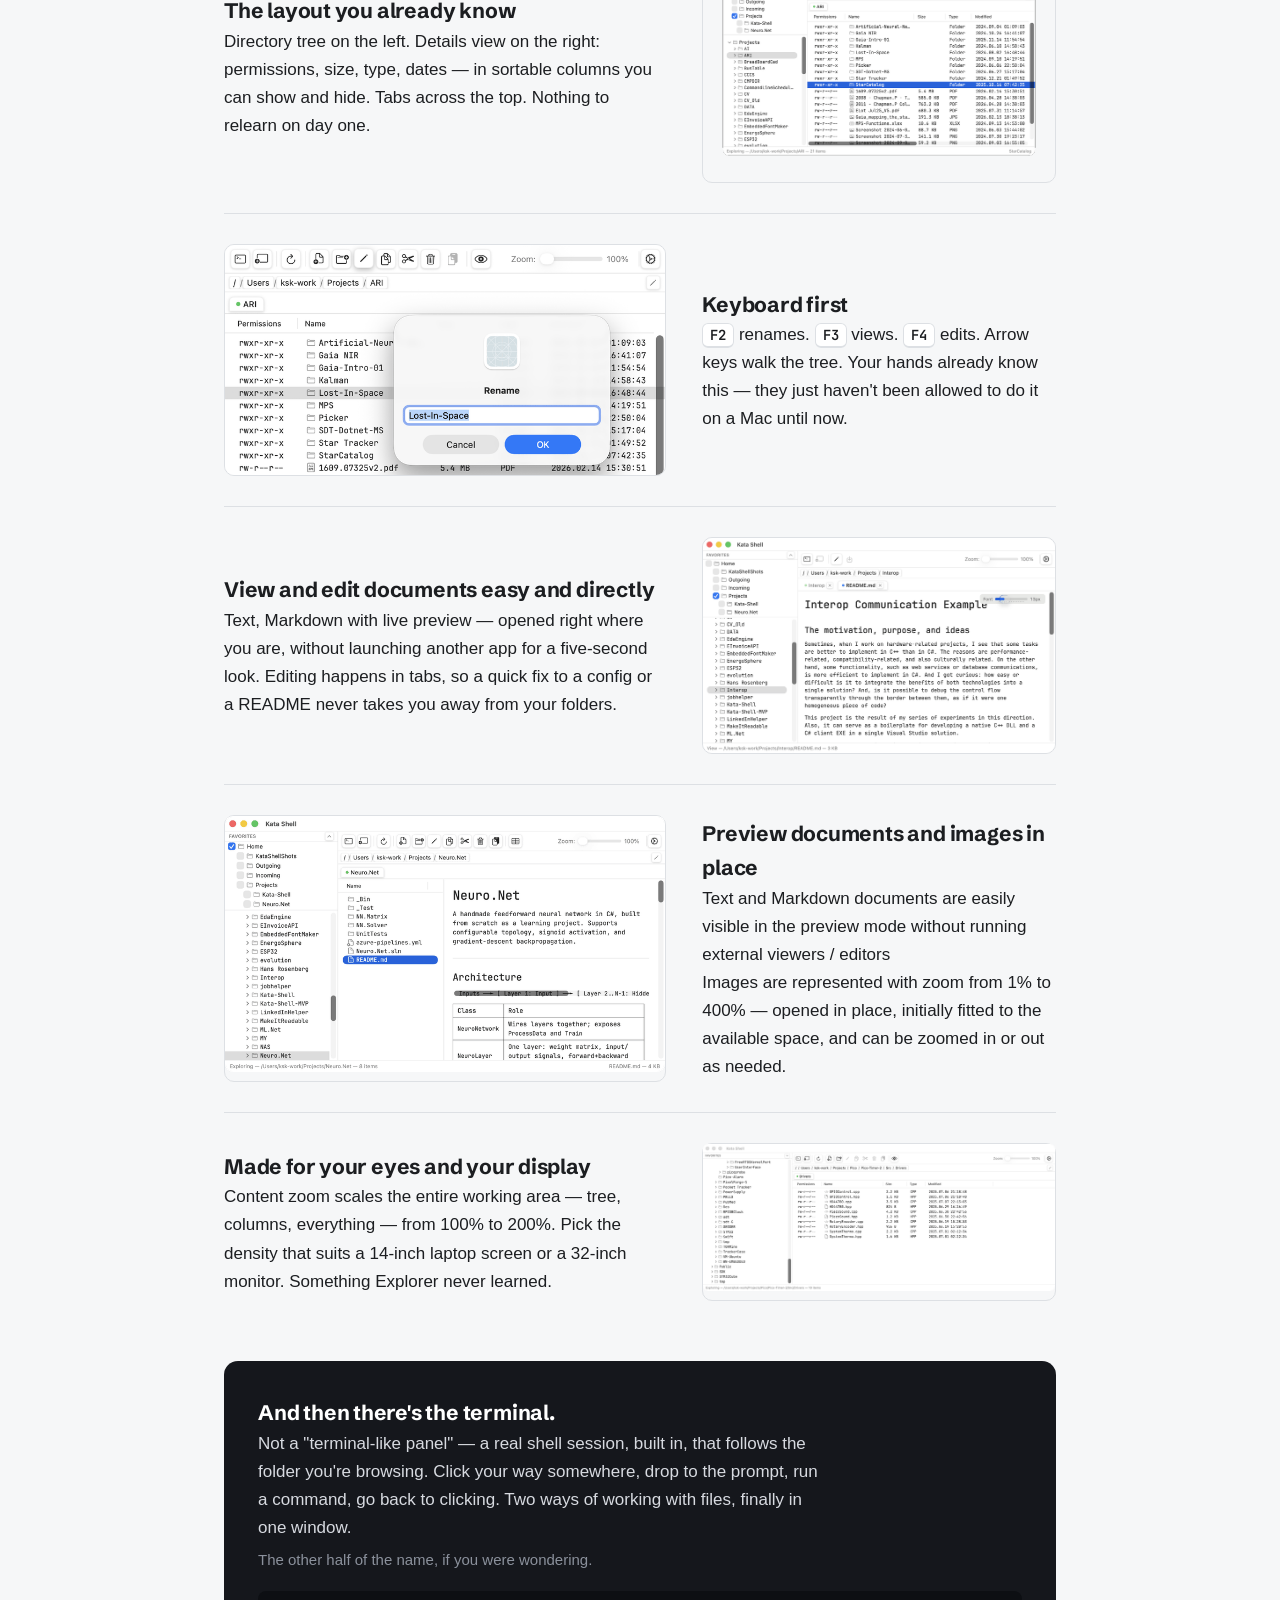
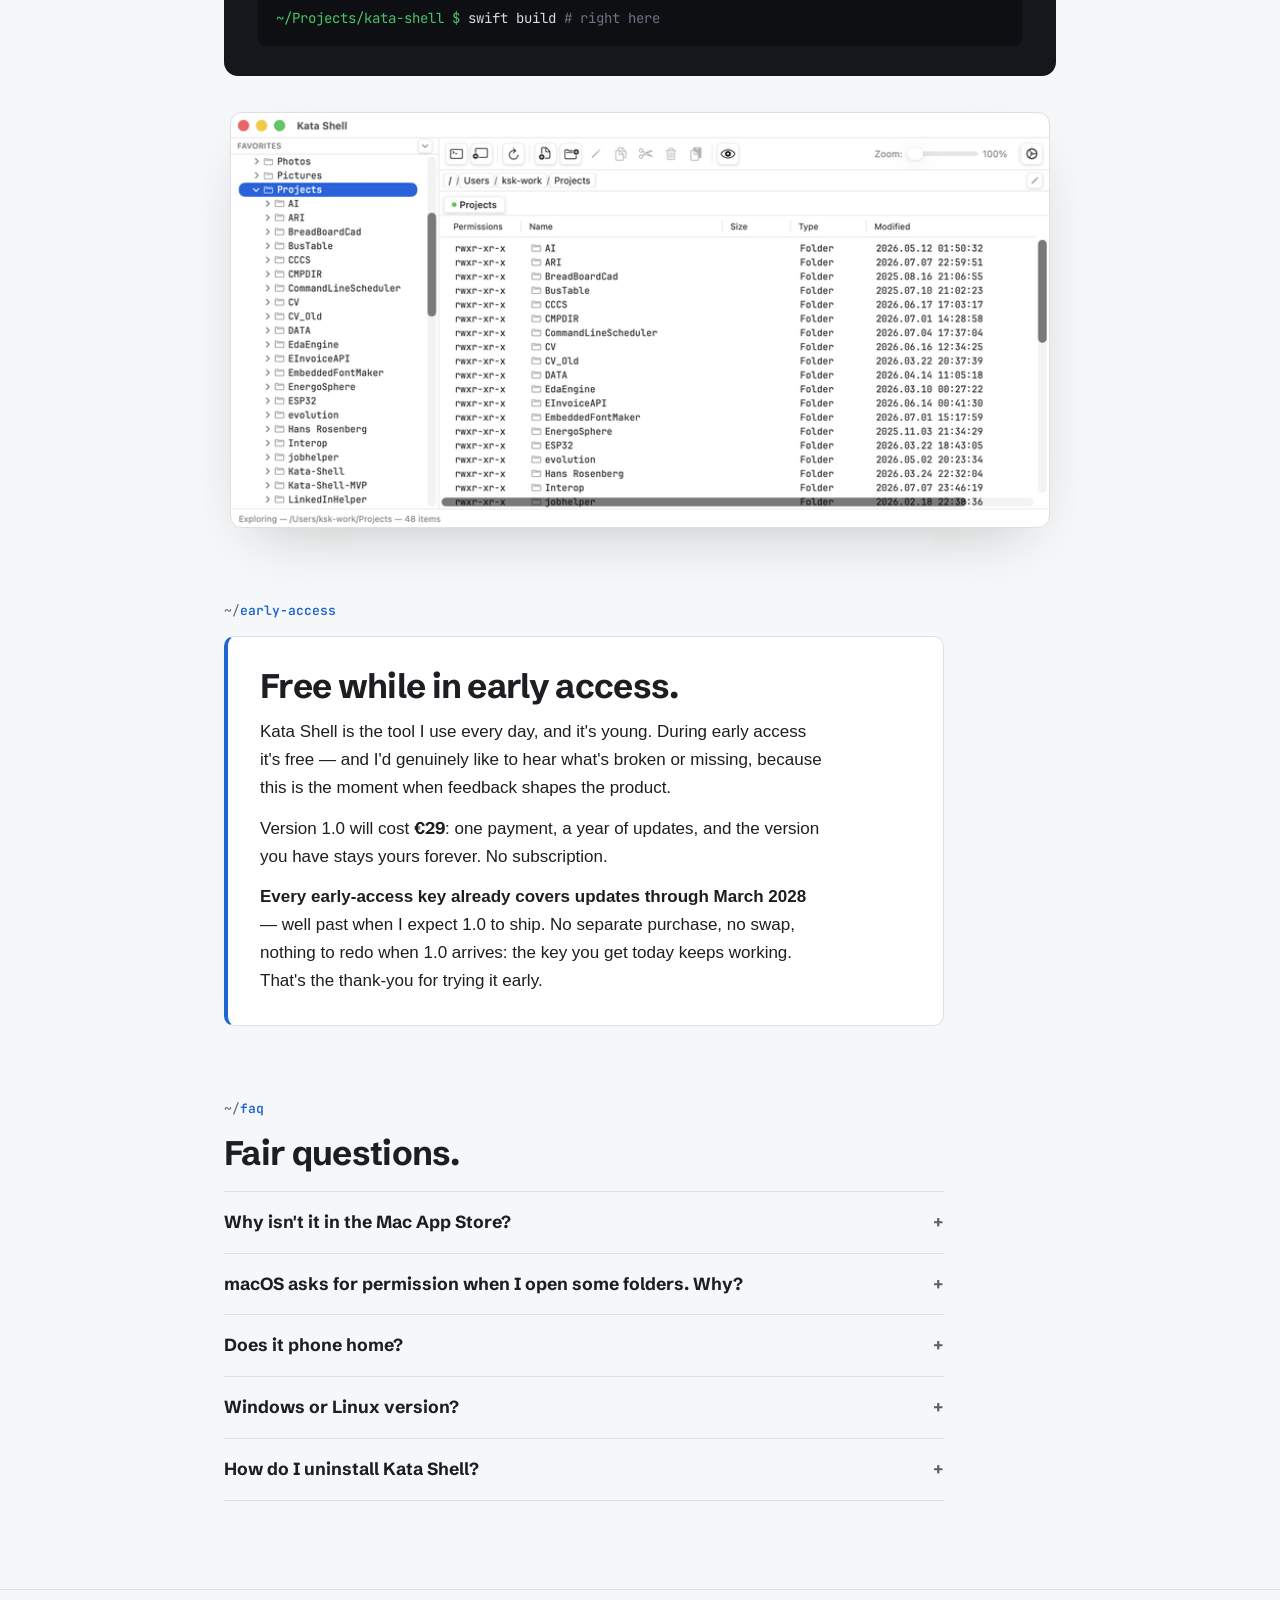
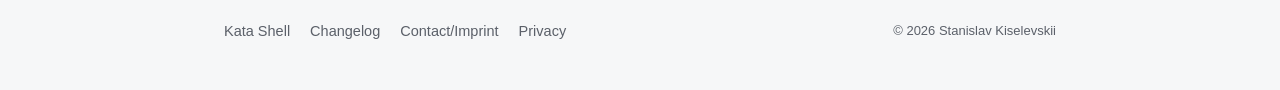
==== commit 64c2521c: "Open Download Button to users; Point changelog links at GitHub Releases; add missing 0.9.3 appcast e" ====
--- a/index.html
+++ b/index.html
@@ -44,13 +44,19 @@
         <p class="subline">Native macOS app — Swift and AppKit. No Electron, no web views.</p>
 
         <div class="cta">
-          <!-- TODO: point to the real DMG (GitHub Releases URL) -->
-          <!-- <a class="btn" href="#download">Download for macOS</a> -->
-          <p class="tagline">Download button coming soon...</p>
+          <!-- Reference to the real DMG (GitHub Releases URL) -->
+          <a class="btn" href="#download">Download for macOS</a>
+          <!-- Stub for downloading button hiding -->
+          <!-- <p class="tagline">Download button coming soon...</p> -->
           <span class="meta-line">
             <!-- TODO: real version + minimum macOS -->
             v0.9 · free during early access · macOS 14+ · Apple Silicon
-            <!-- · <a href="/changelog/">changelog</a> -->
+            <!-- Points at GitHub Releases, not a local /changelog/ page, on purpose: release.sh
+                 already publishes each version's CHANGELOG.md section there as release notes, so
+                 this is the one copy of the changelog that can't go stale. Revisit once the real
+                 site replaces this stub — a native /changelog/ page can pull the same GitHub
+                 Releases API instead of hosting a second copy of the same text. -->
+            · <a href="https://github.com/K-S-K/katashell-site/releases">changelog</a>
           </span>
         </div>
 
@@ -255,7 +261,7 @@
       <nav>
         <a href="/">Kata Shell</a>
         <!-- <a href="/docs/">Docs</a> -->
-        <!-- <a href="/changelog/">Changelog</a> -->
+        <a href="https://github.com/K-S-K/katashell-site/releases">Changelog</a>
         <!-- <a href="mailto:hello@katashell.app">Contact</a> -->
         <a href="/imprint/">Contact/Imprint</a>
         <a href="/privacy/">Privacy</a>
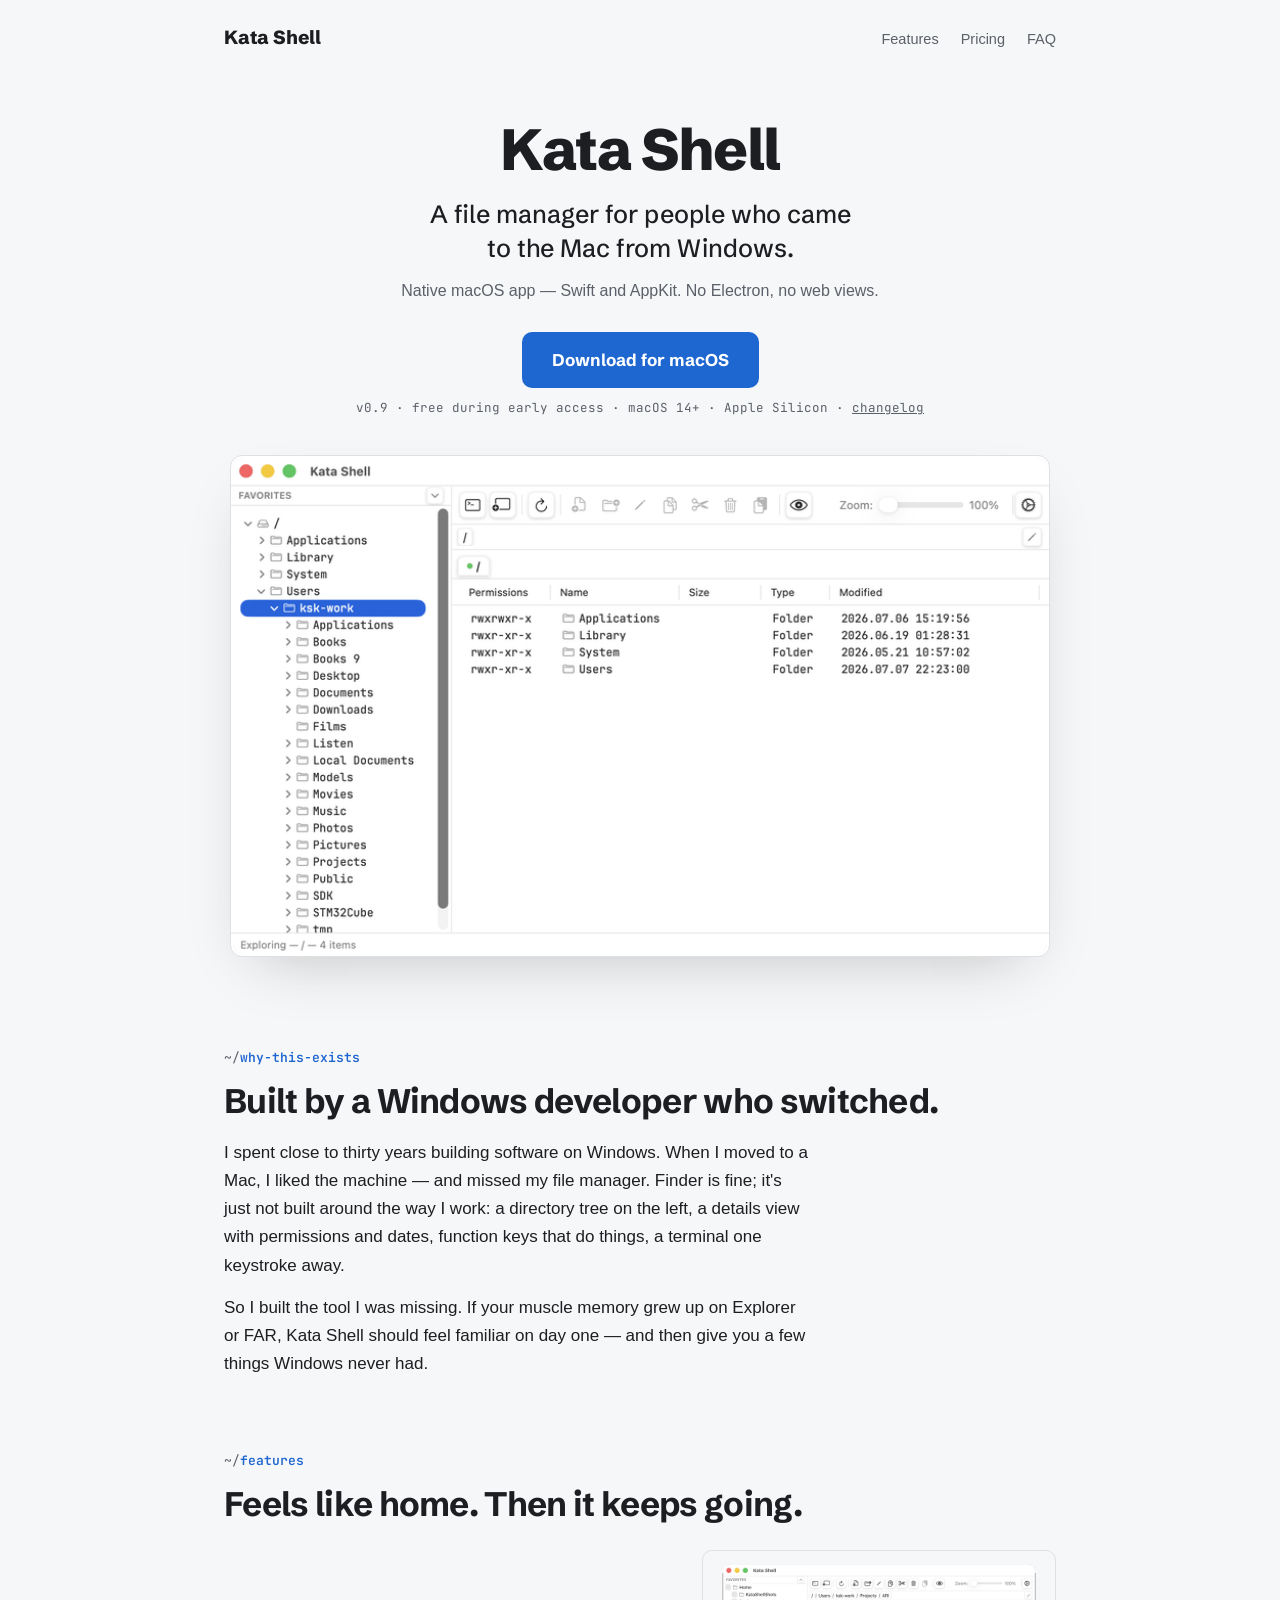
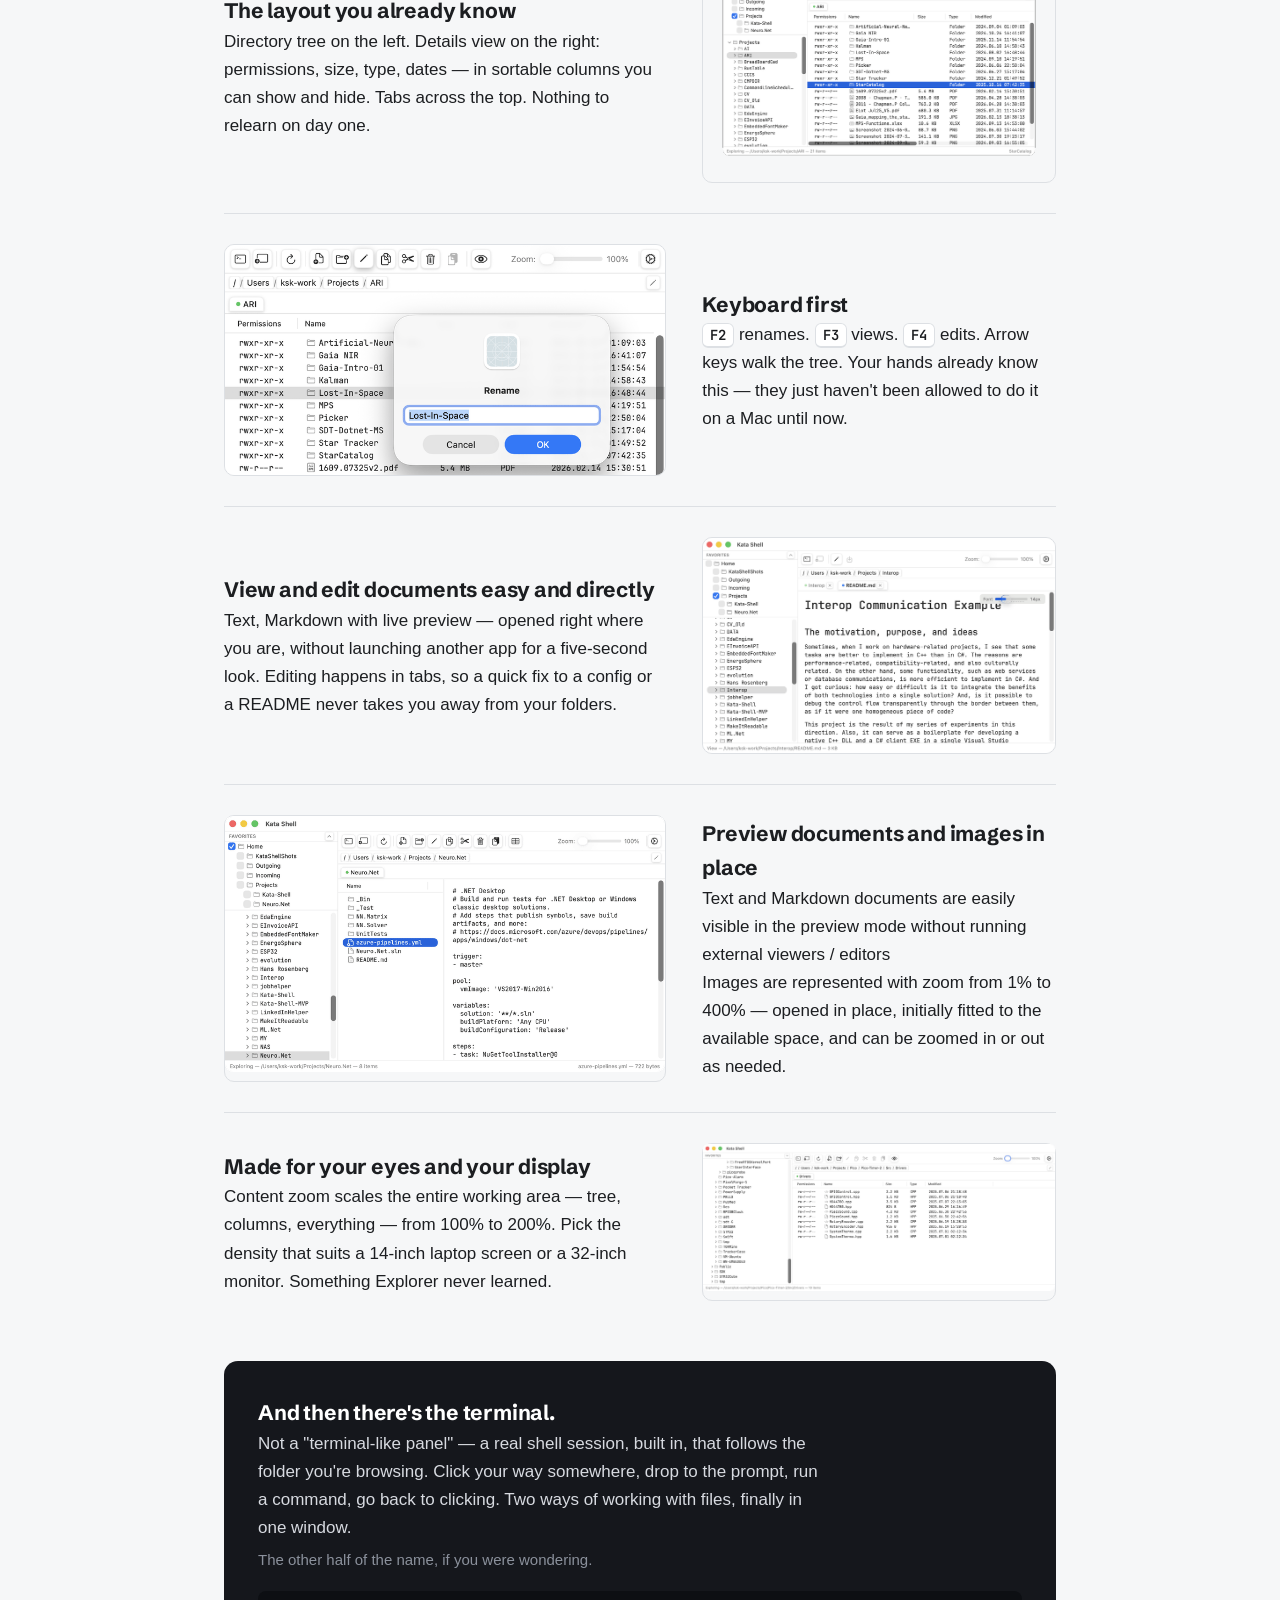
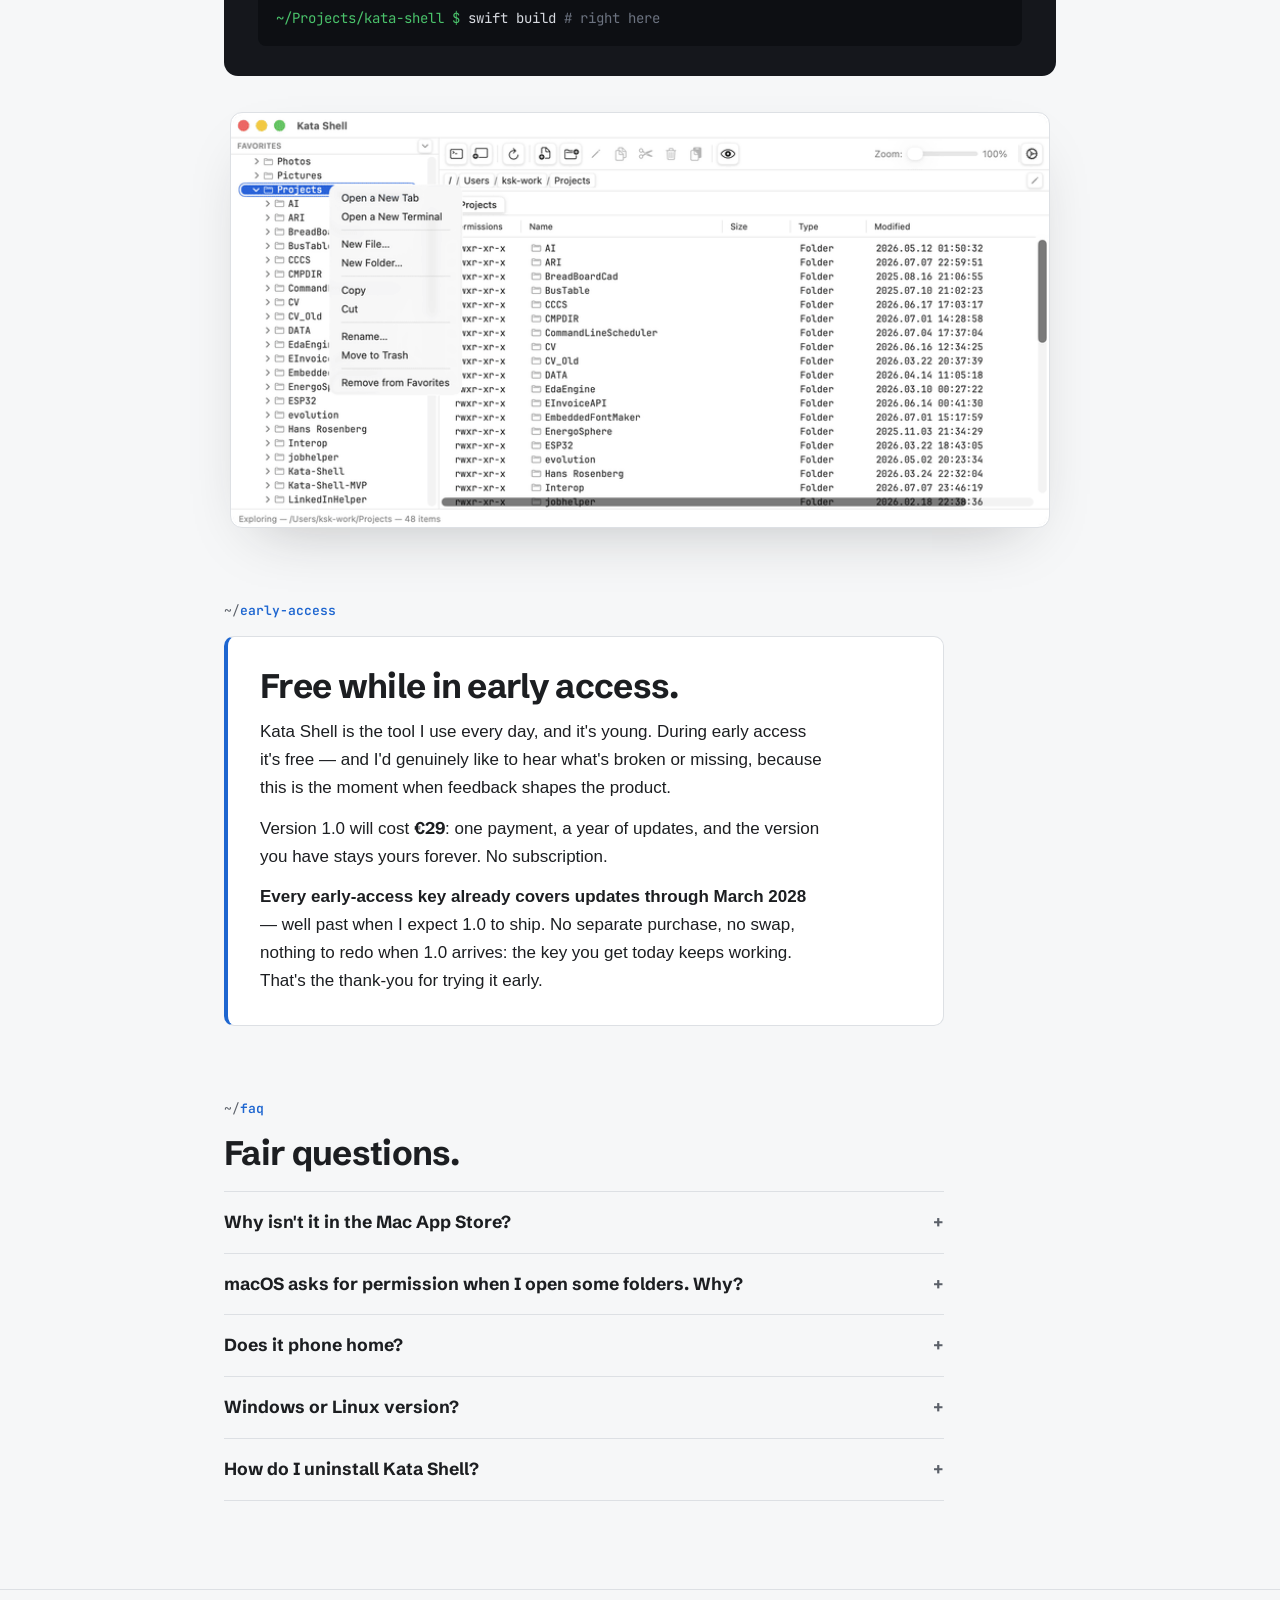
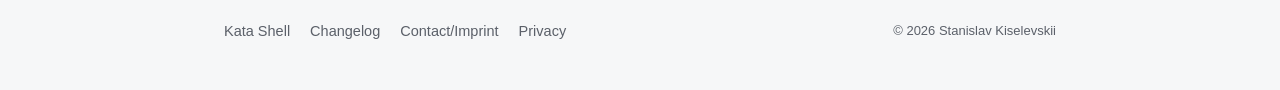
==== commit 23be1cae: "Make Download Button working" ====
--- a/index.html
+++ b/index.html
@@ -44,8 +44,16 @@
         <p class="subline">Native macOS app — Swift and AppKit. No Electron, no web views.</p>
 
         <div class="cta">
-          <!-- Reference to the real DMG (GitHub Releases URL) -->
-          <a class="btn" href="#download">Download for macOS</a>
+          <!-- /releases/latest/download/<asset> resolves against whatever the newest release is,
+               so this URL never needs touching per release. It works ONLY because
+               Tools/Release/release.sh (step 5b, in the Kata-Shell repo) uploads a stable-named
+               KataShell.dmg copy alongside the versioned KataShell-<version>.dmg on every release
+               — do not "tidy" that copy away, and do not point this at the versioned filename,
+               which would 404 the moment the next version ships. -->
+          <a class="btn"
+             href="https://github.com/K-S-K/katashell-site/releases/latest/download/KataShell.dmg">
+            Download for macOS
+          </a>
           <!-- Stub for downloading button hiding -->
           <!-- <p class="tagline">Download button coming soon...</p> -->
           <span class="meta-line">
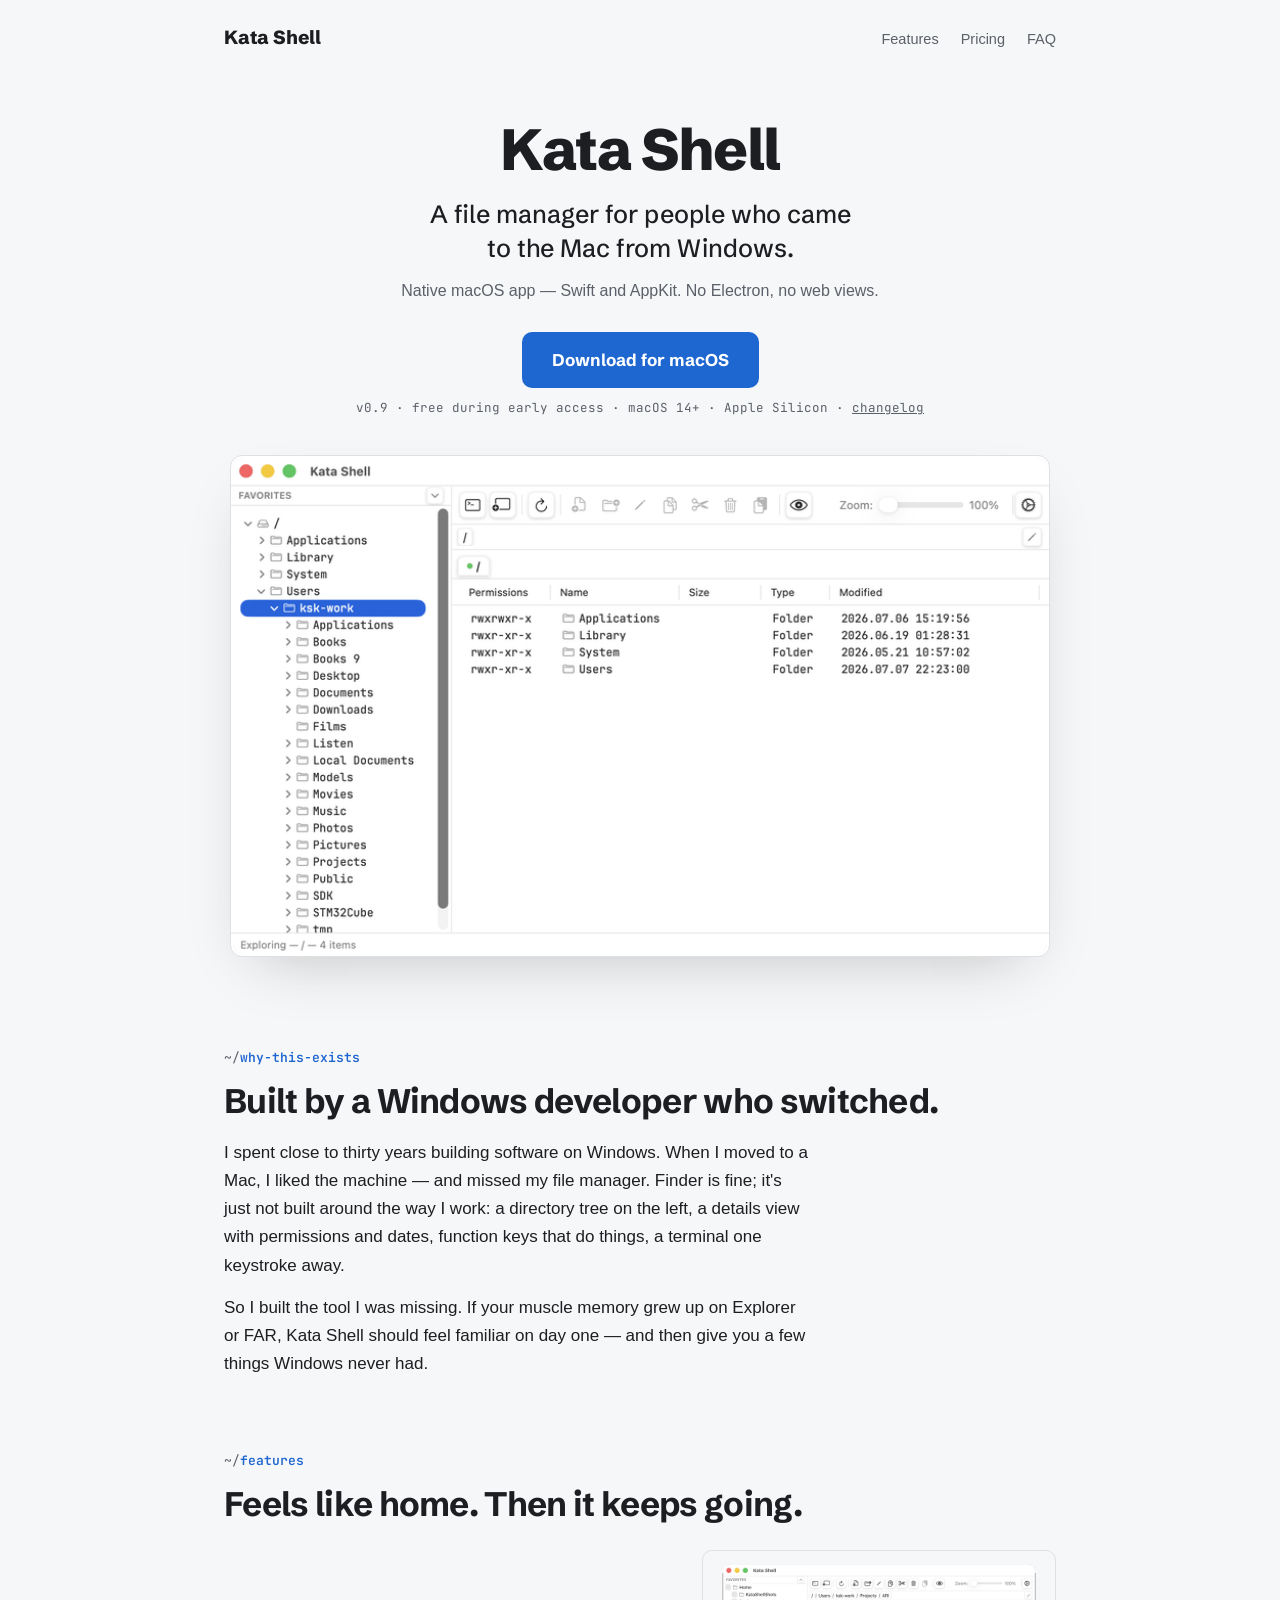
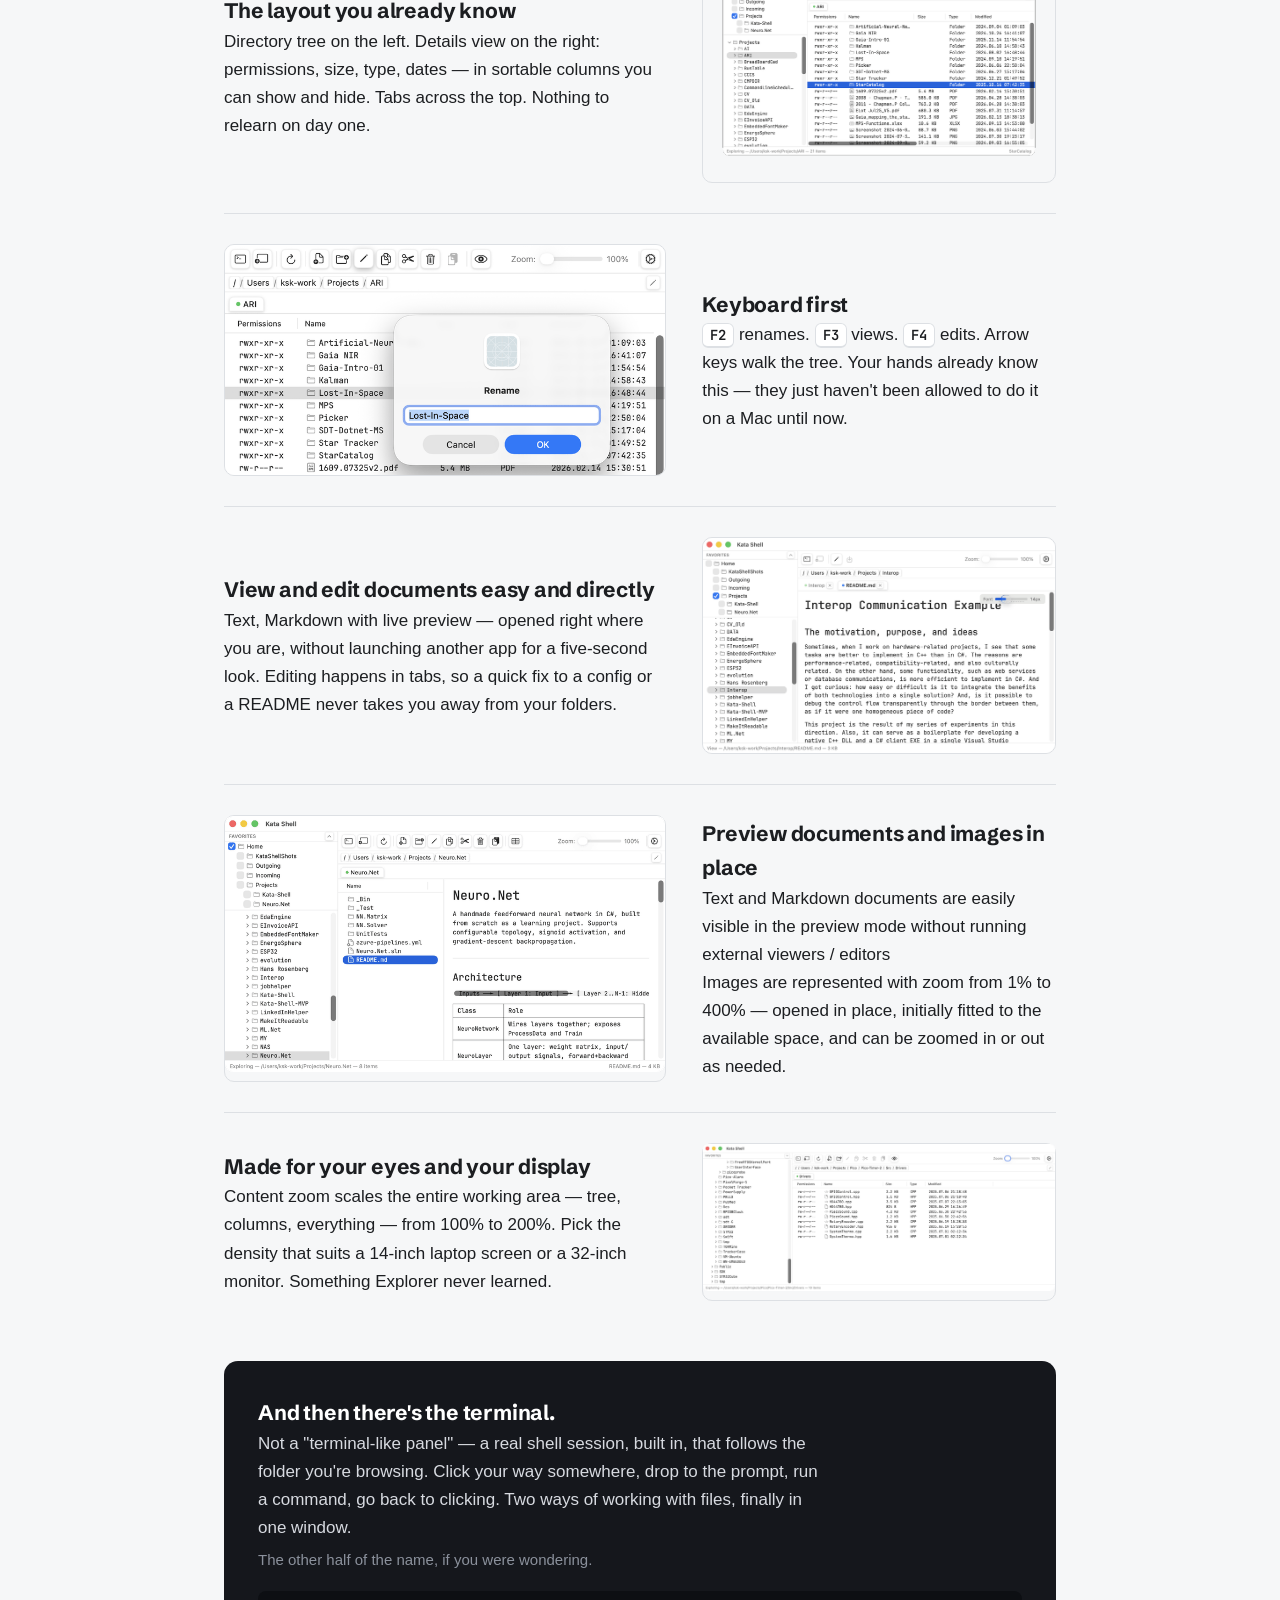
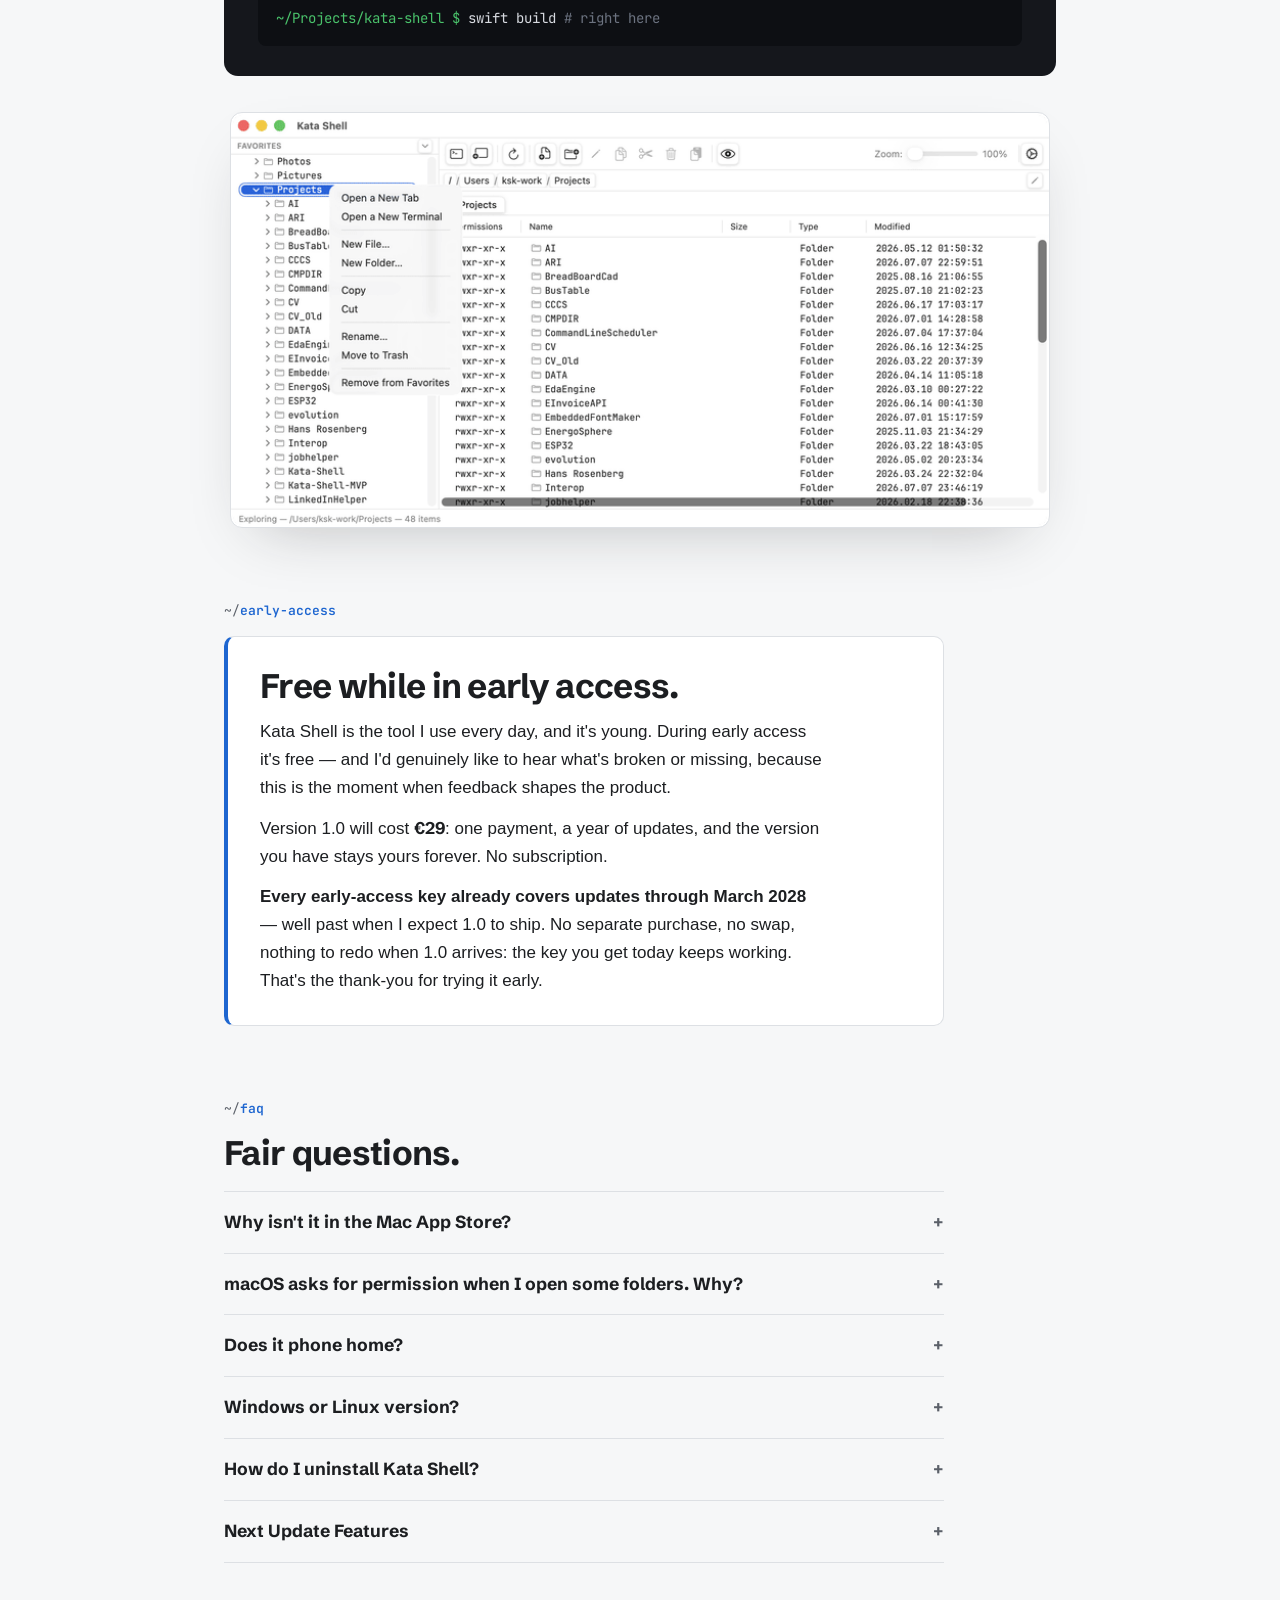
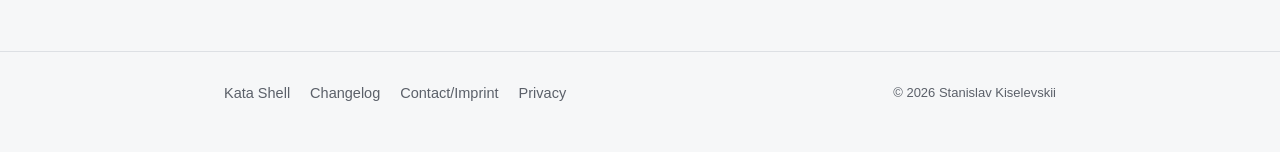
==== commit 404c53f8: "Next Update Feature is Registered: Copy text from the Markdown and Calendar views" ====
--- a/index.html
+++ b/index.html
@@ -248,6 +248,12 @@
           <pre><code>tccutil reset All app.katashell.KataShell</code></pre>
         </details>
 
+        <details>
+          <summary>Next Update Features</summary>
+          <p>In the next update, we plan to introduce several new features and improvements based on user feedback. Stay tuned for more details in the upcoming release notes.</p>
+          <p>- Text selection in the Markdown and Calendar views</p>
+        </details>
+
         <!-- <details>
         <summary>Why "Kata"?</summary>
         <p>Years ago I met a yellow cat. She was cheerful and kind. She loved
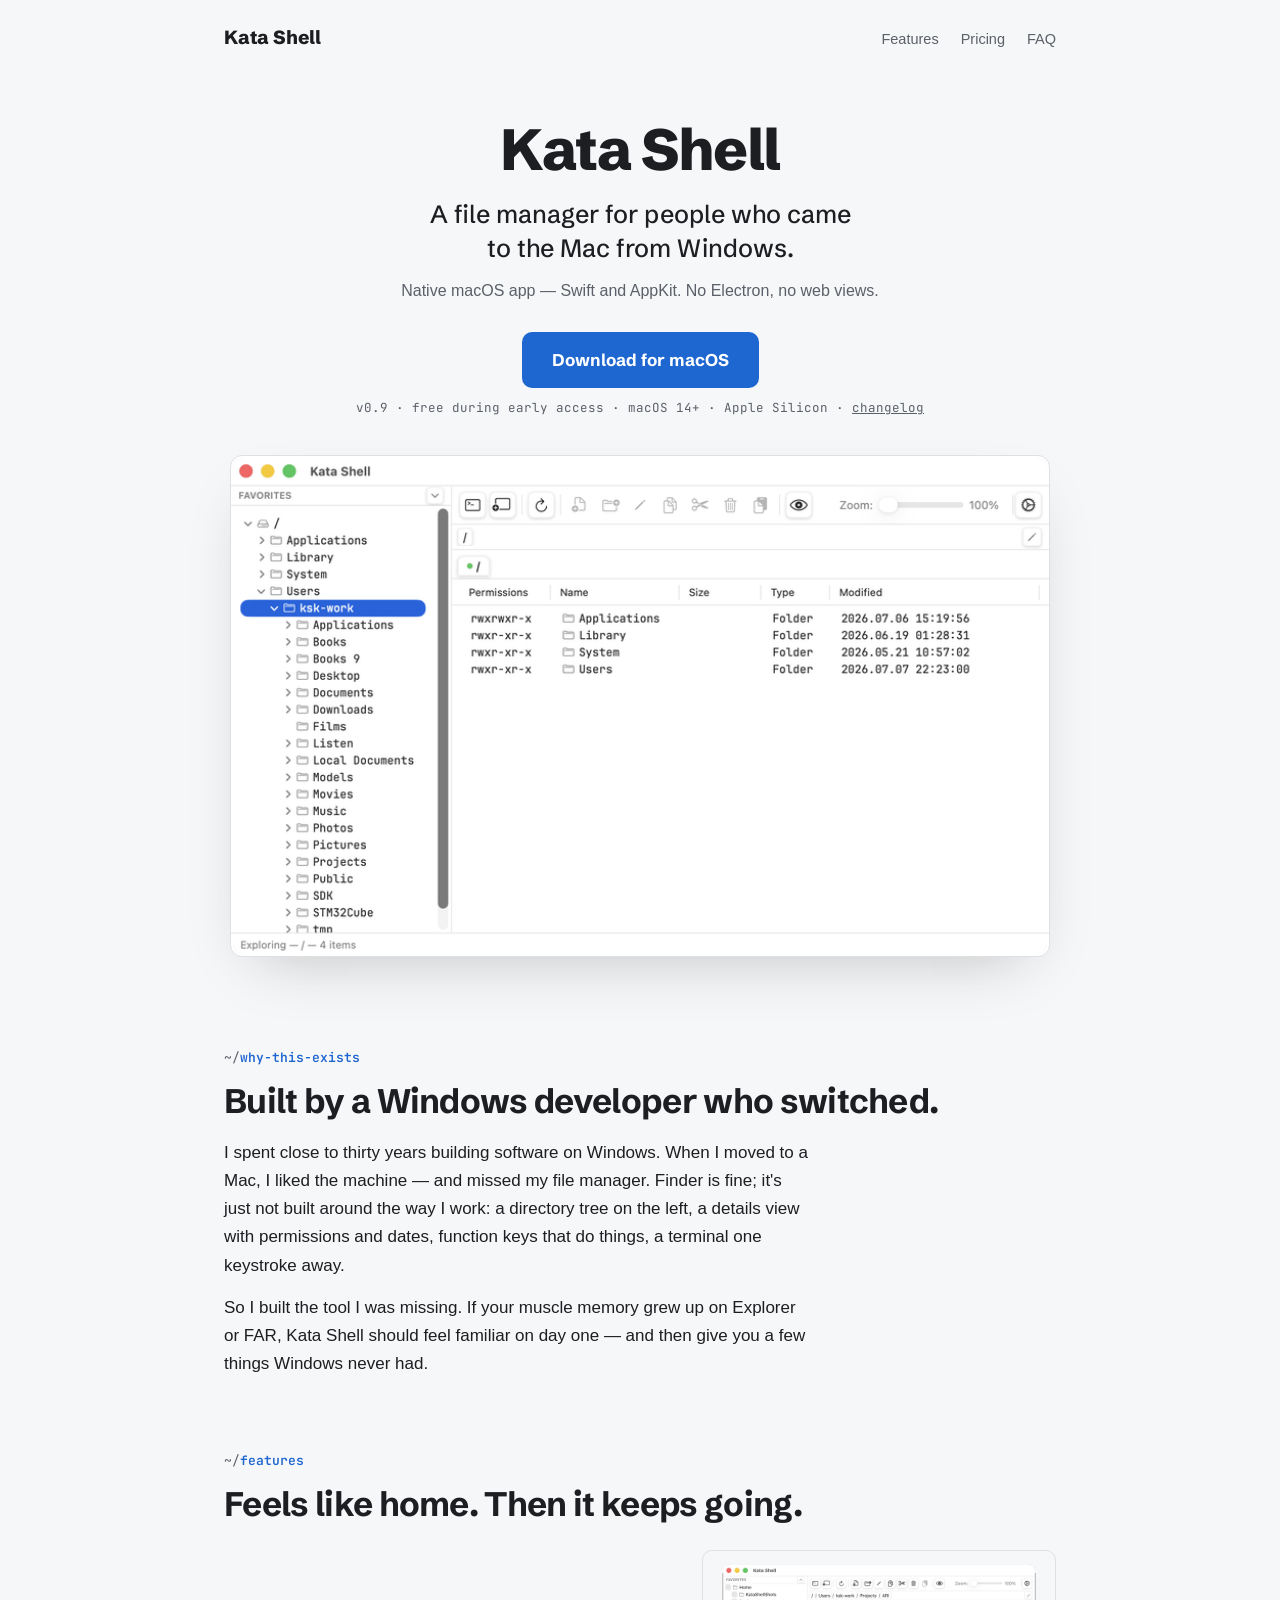
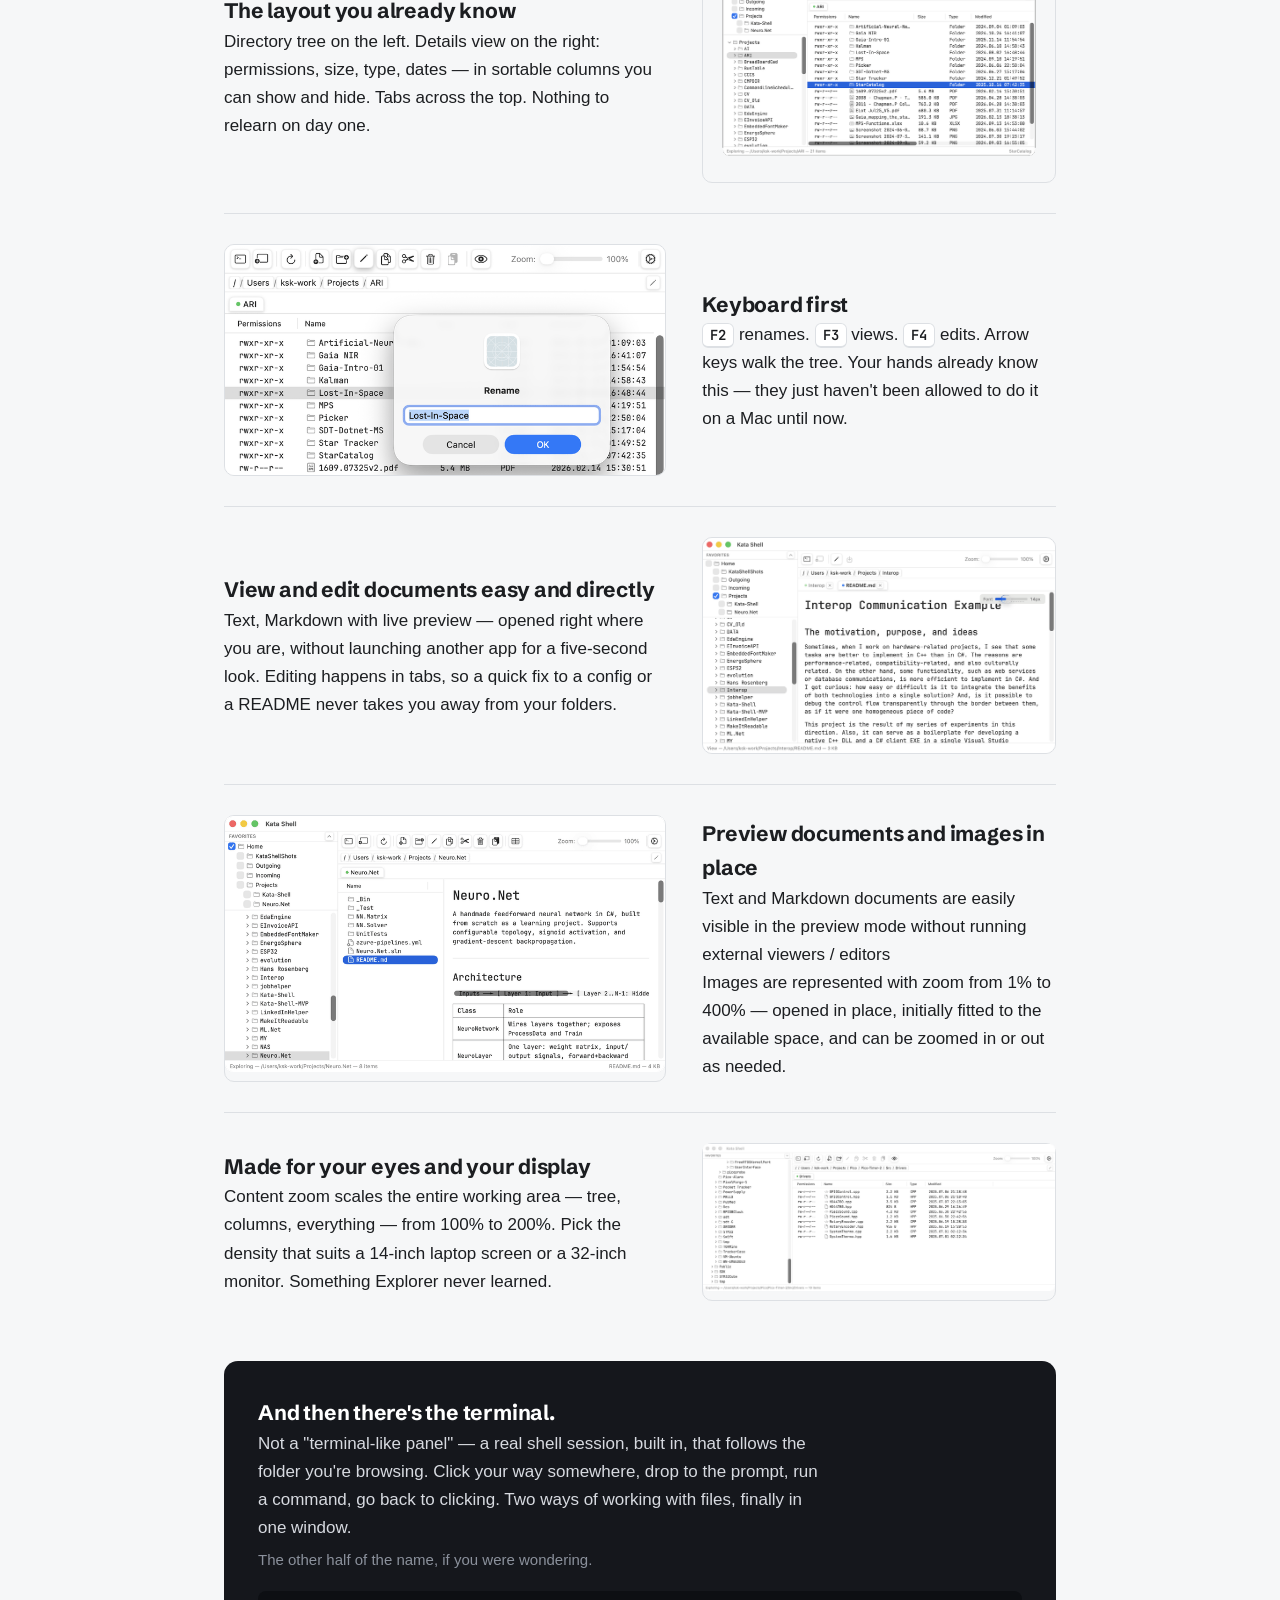
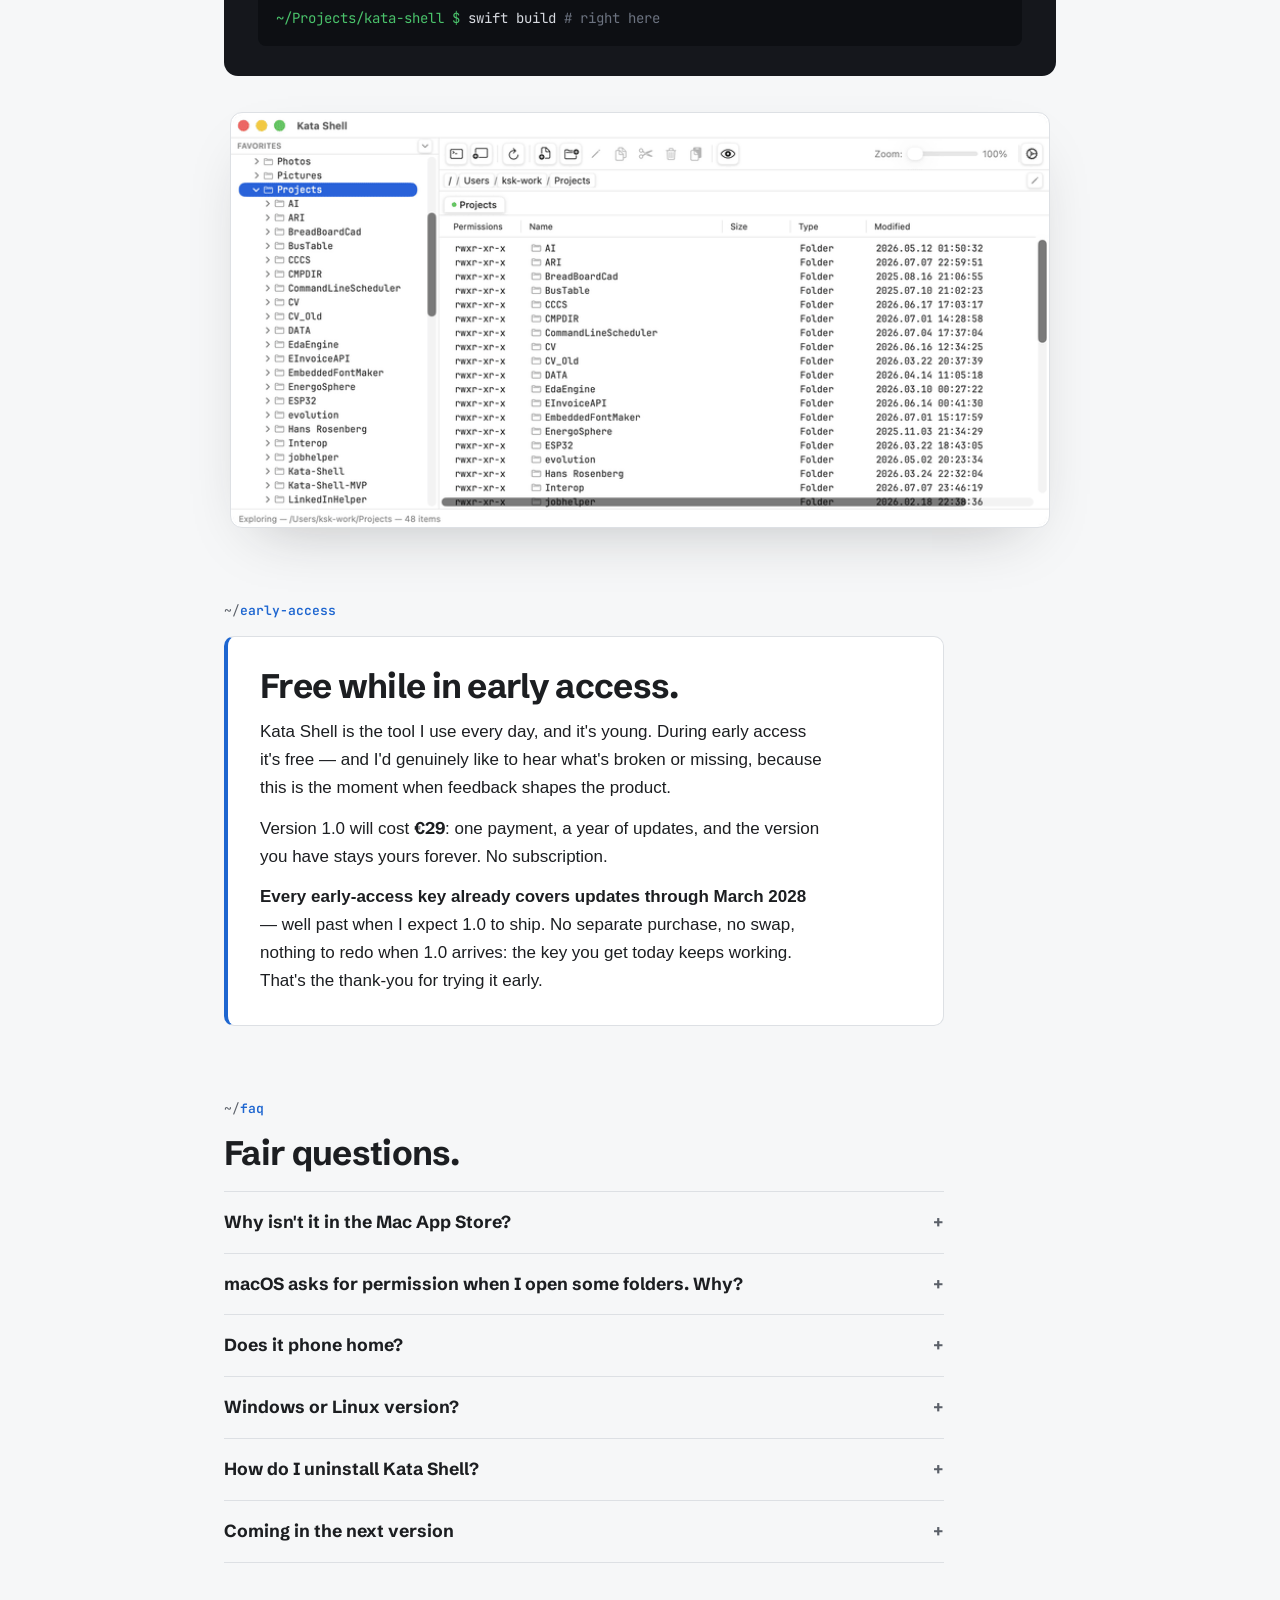
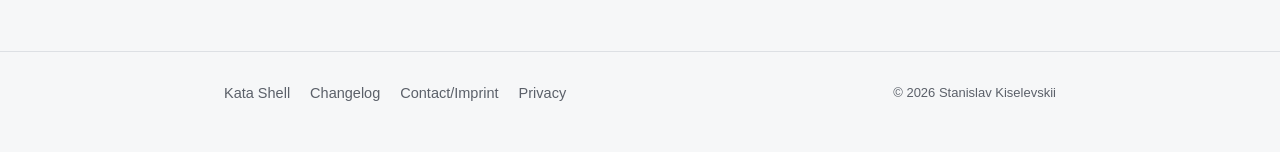
==== commit 5bcc6753: "Publishing next version features" ====
--- a/index.html
+++ b/index.html
@@ -249,9 +249,11 @@
         </details>
 
         <details>
-          <summary>Next Update Features</summary>
-          <p>In the next update, we plan to introduce several new features and improvements based on user feedback. Stay tuned for more details in the upcoming release notes.</p>
+          <summary>Coming in the next version</summary>
+          <p>Already built, shipping with the next update:</p>
           <p>- Text selection in the Markdown and Calendar views</p>
+          <p>- Zip and unzip files directly from the app</p>
+          <p>- Open a file directly in the Finder</p>
         </details>
 
         <!-- <details>
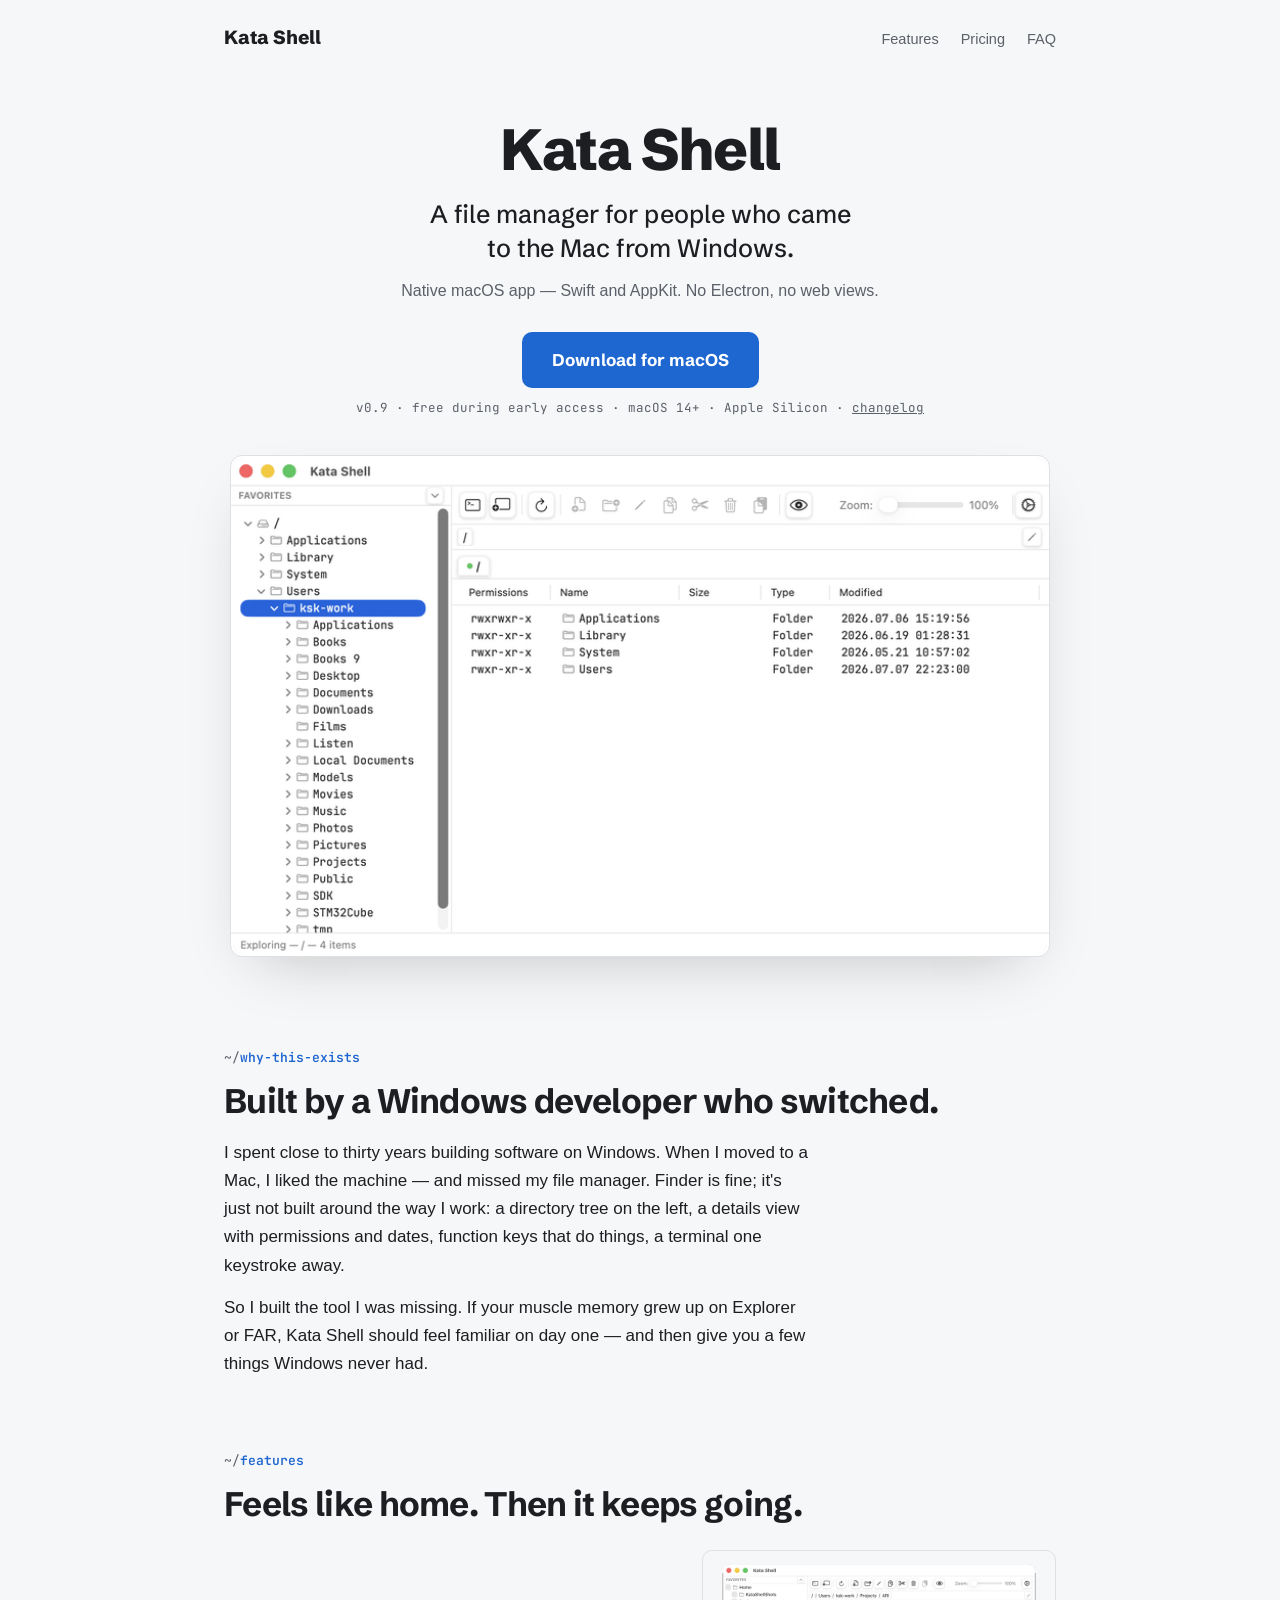
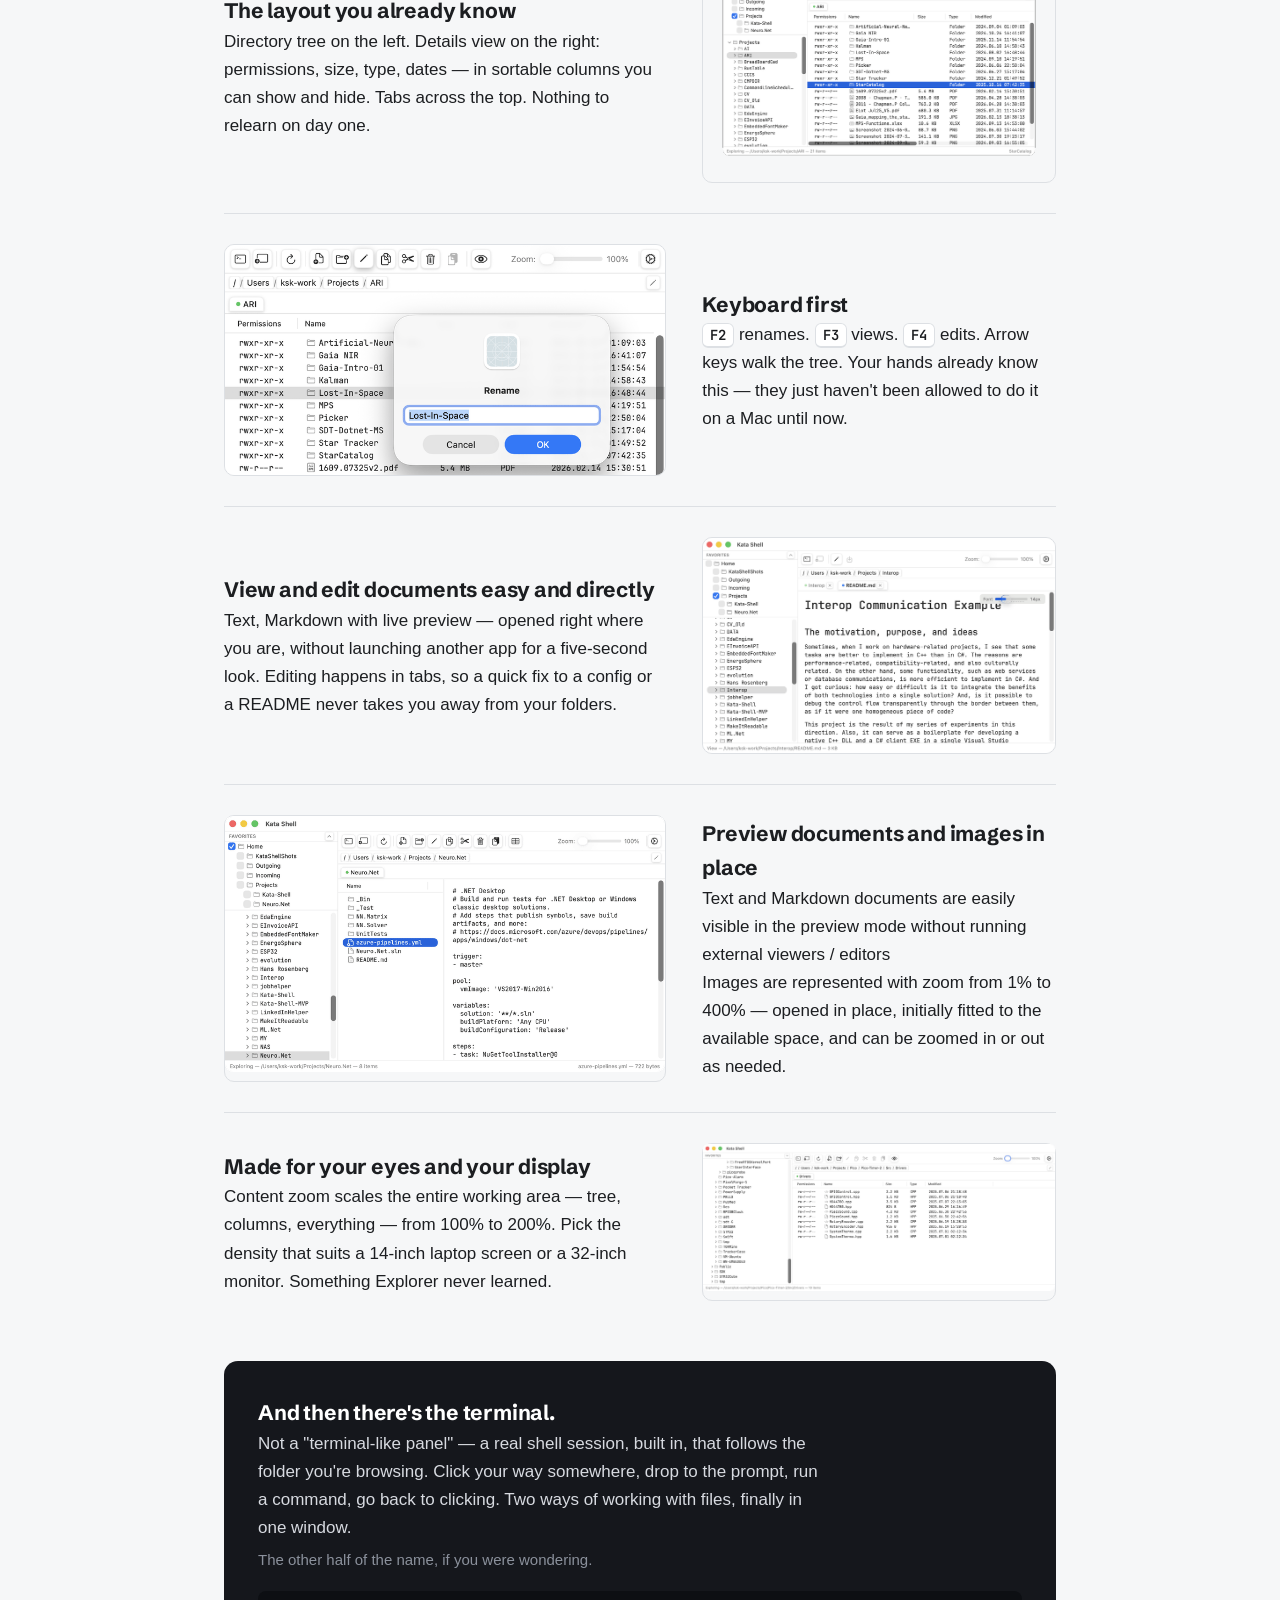
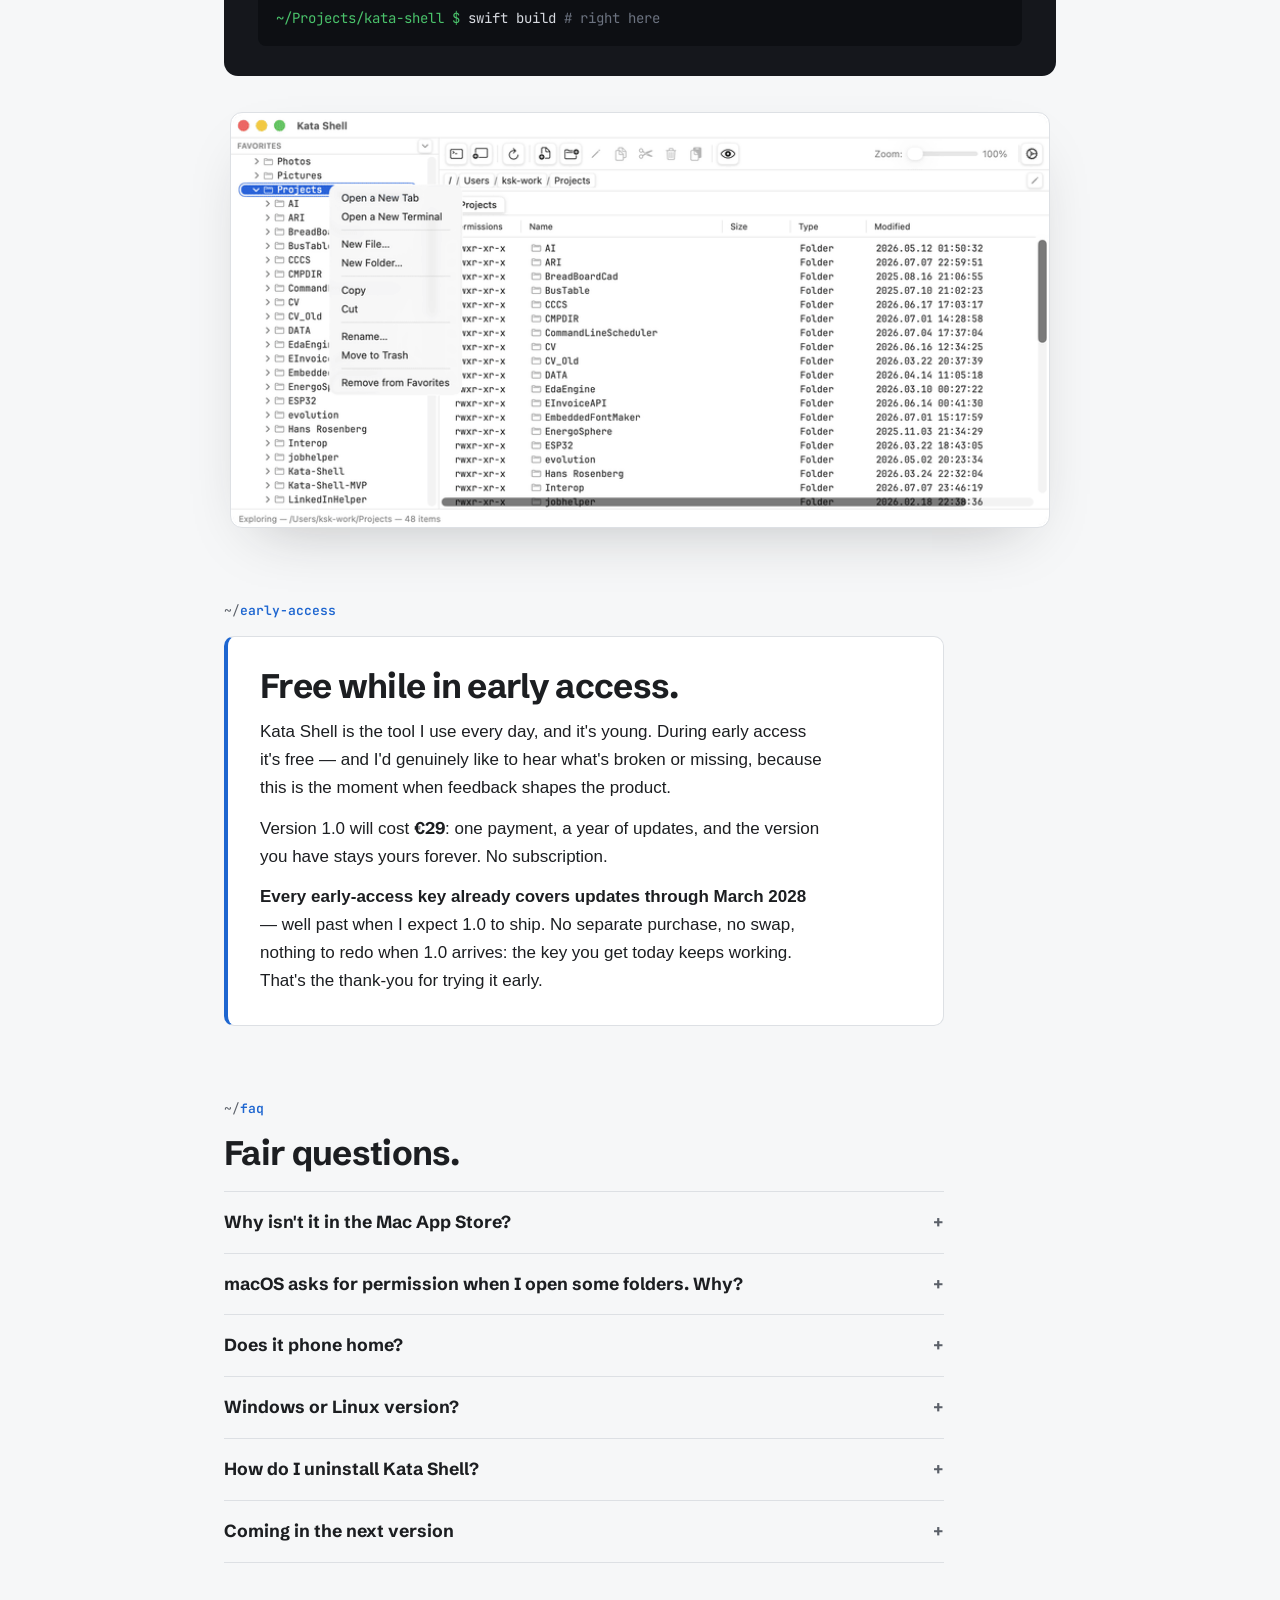
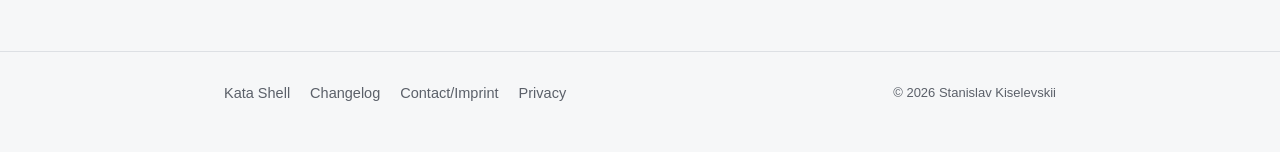
==== commit b2d4ba47: "Publishing next version features" ====
--- a/index.html
+++ b/index.html
@@ -251,6 +251,7 @@
         <details>
           <summary>Coming in the next version</summary>
           <p>Already built, shipping with the next update:</p>
+          <p>- Fix: Sometimes application crashed after Directory Movement</p>
           <p>- Text selection in the Markdown and Calendar views</p>
           <p>- Zip and unzip files directly from the app</p>
           <p>- Open a file directly in the Finder</p>
